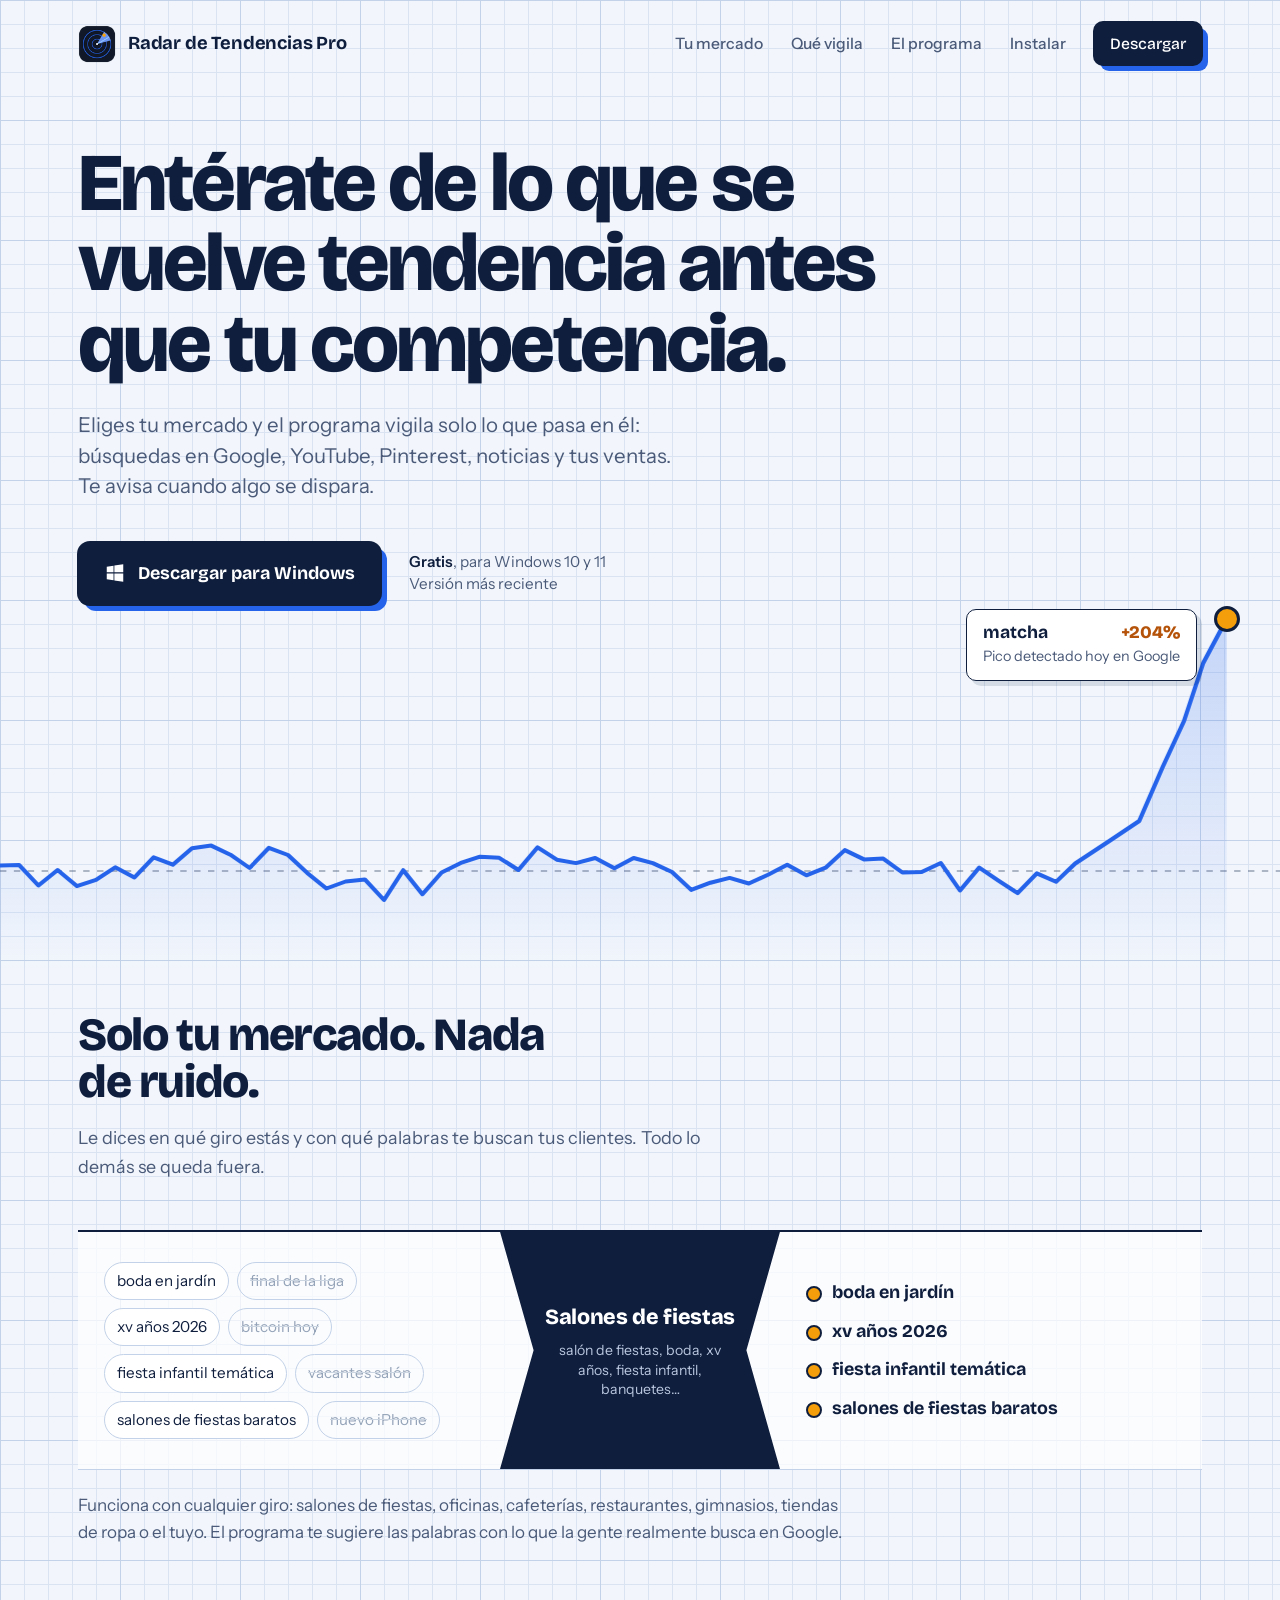
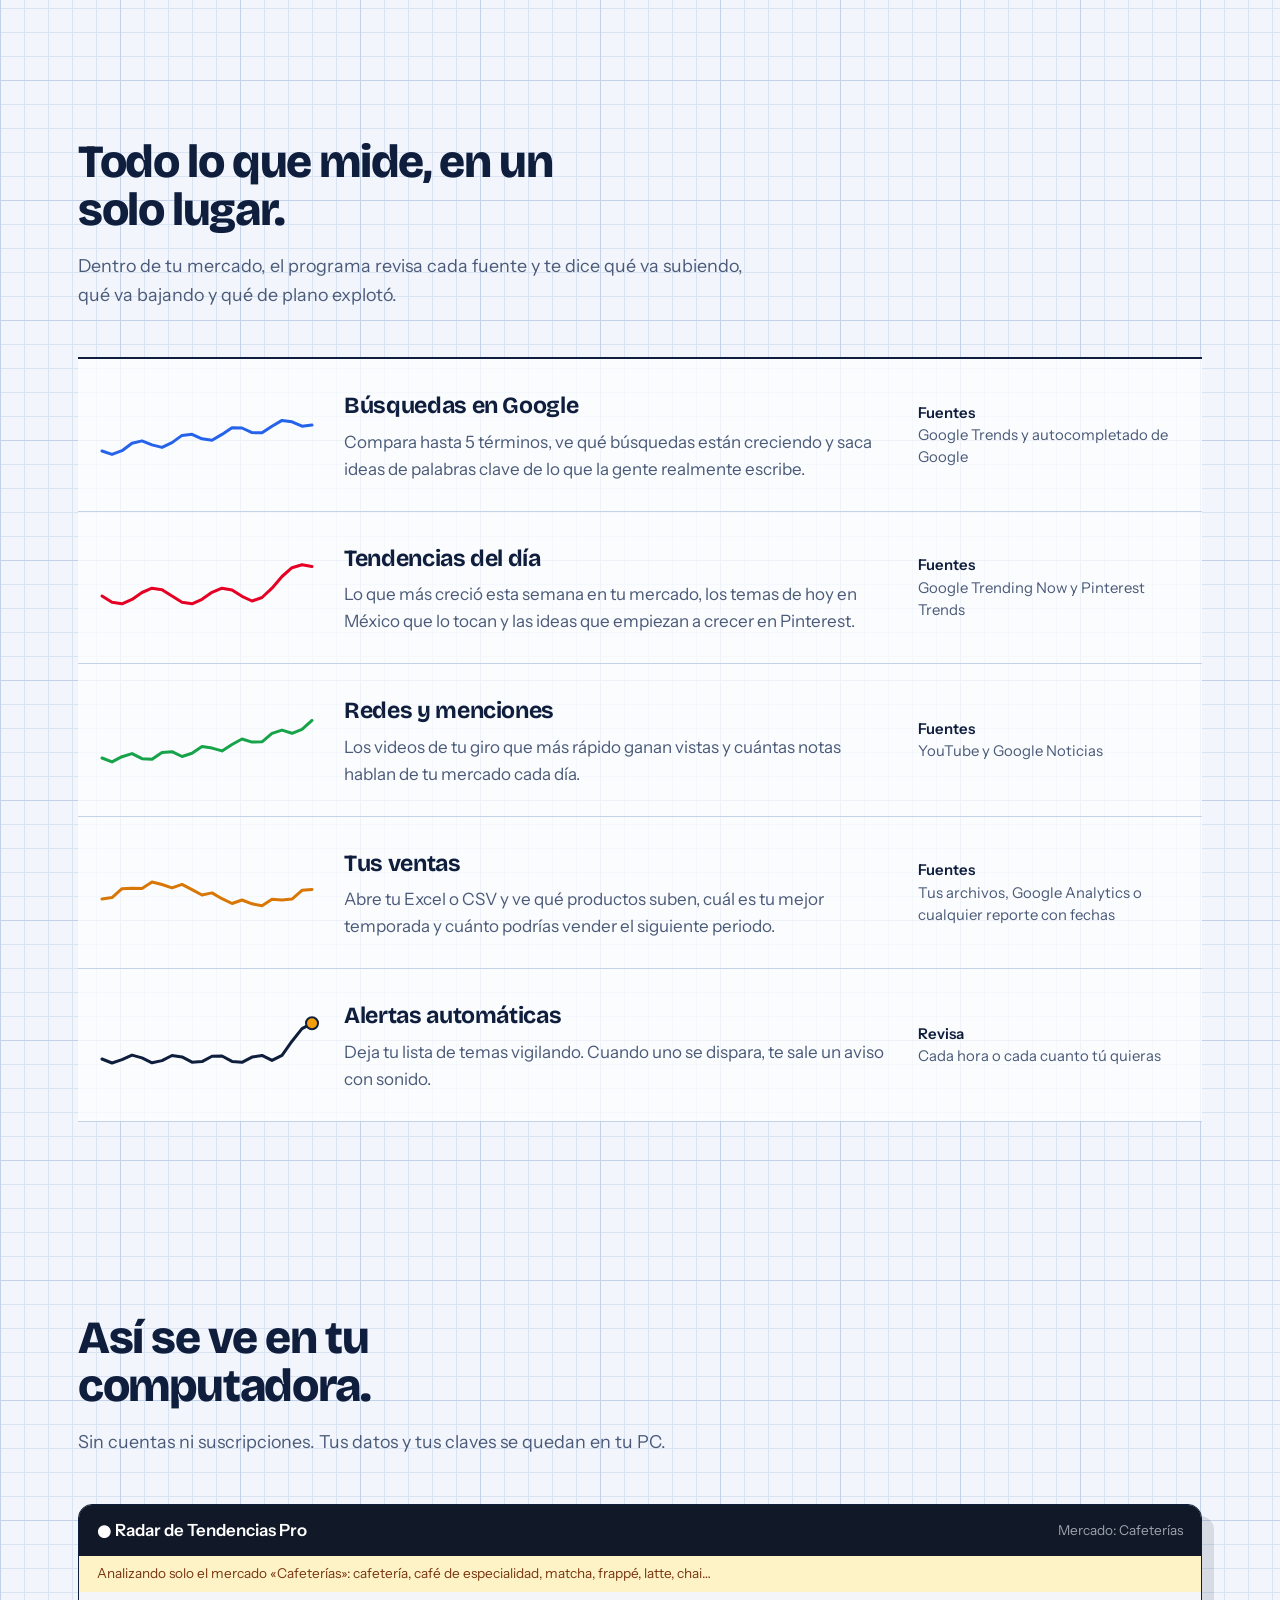
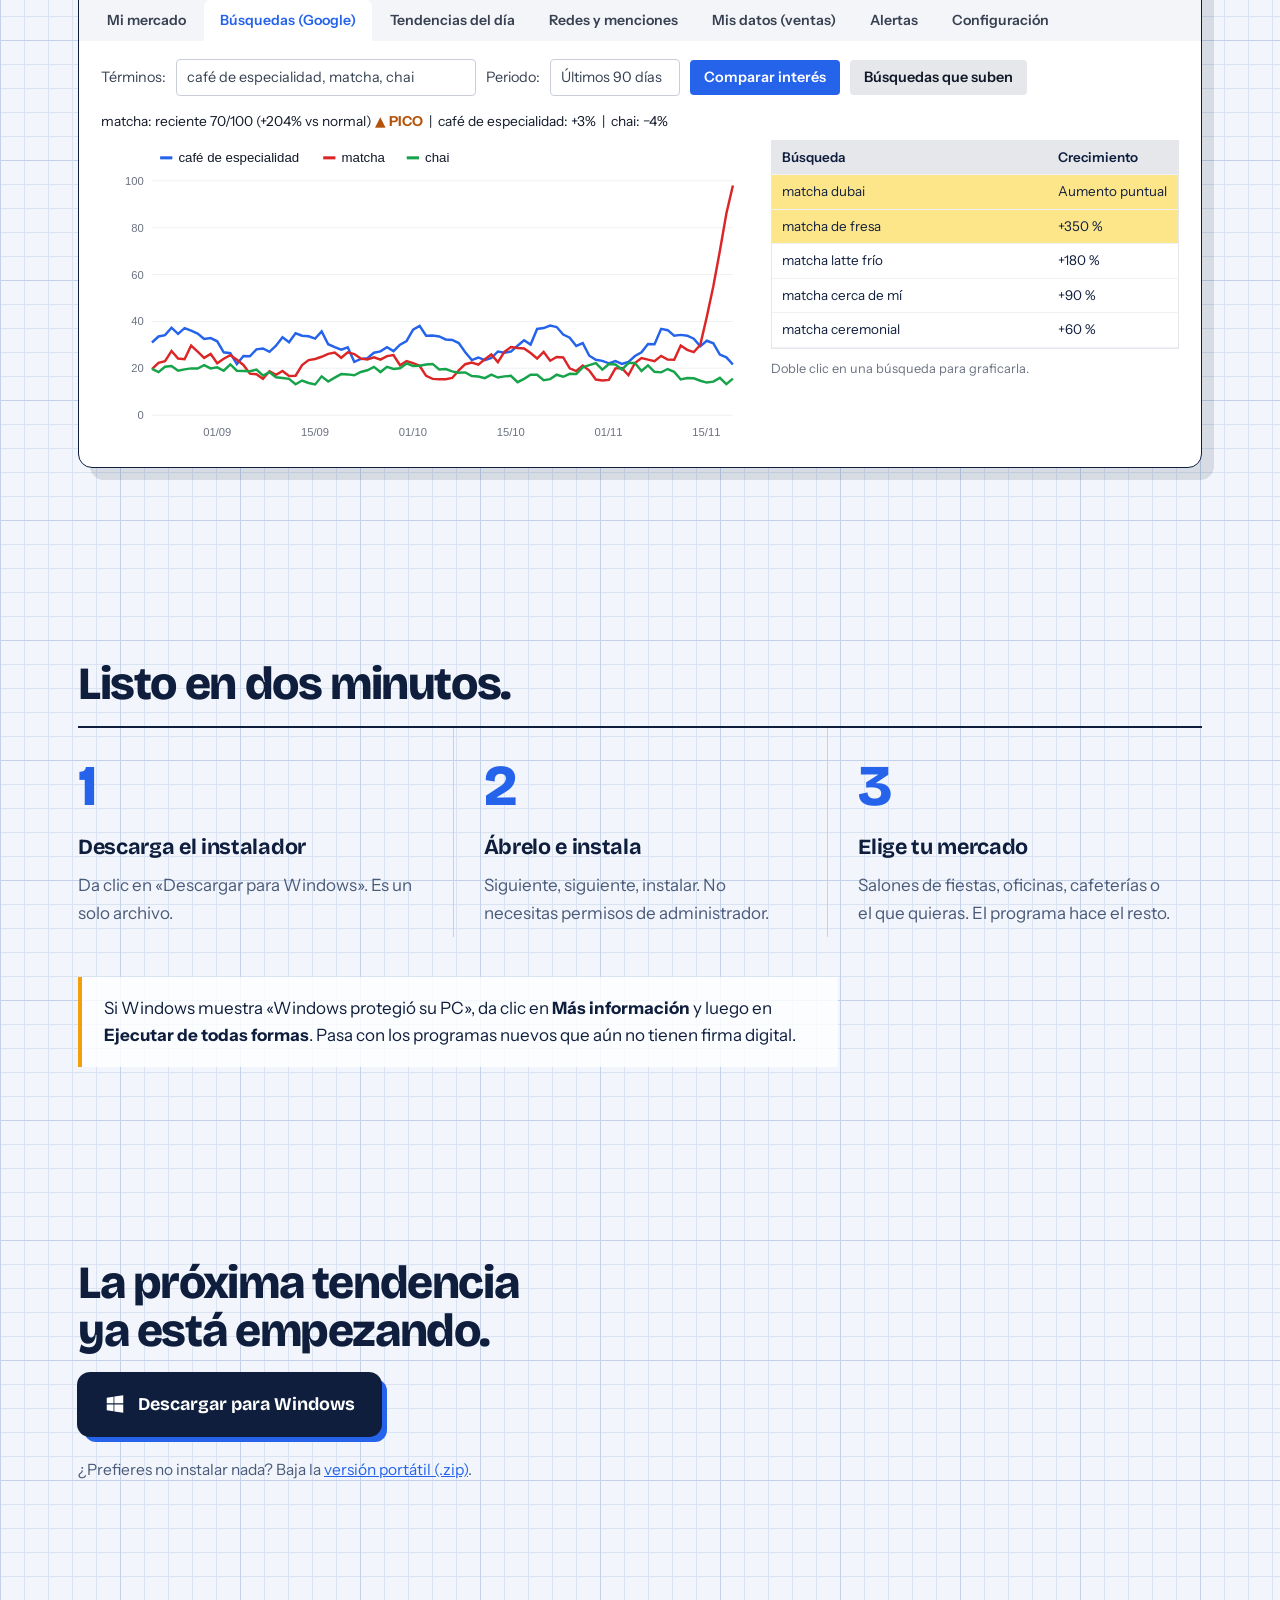
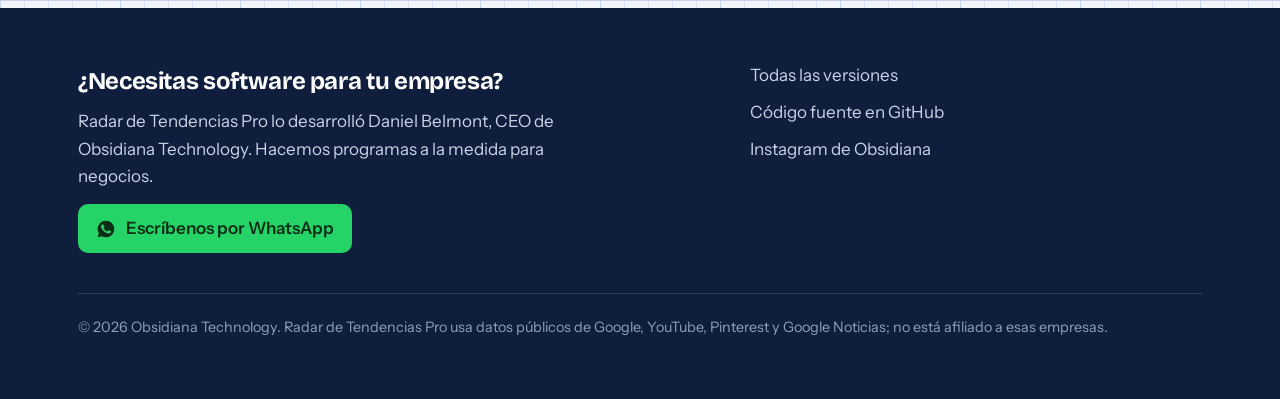
==== docs/index.html @ 78e648ad "Radar de Tendencias Pro 1.0.0: programa, mercado, instalador y página de descarga - Programa de Wind" ====
<!DOCTYPE html>
<html lang="es-MX">
<head>
<meta charset="utf-8">
<meta name="viewport" content="width=device-width, initial-scale=1">
<title>Radar de Tendencias Pro: descubre lo que se vuelve tendencia</title>
<meta name="description" content="Programa para Windows que vigila las tendencias de tu mercado en Google, YouTube, Pinterest, las noticias y tus ventas, y te avisa cuando algo se dispara.">
<meta property="og:title" content="Radar de Tendencias Pro">
<meta property="og:description" content="Entérate de lo que se vuelve tendencia antes que tu competencia. Programa para Windows.">
<meta property="og:image" content="icono-256.png">
<link rel="icon" href="favicon.ico">
<link rel="preconnect" href="https://fonts.googleapis.com">
<link rel="preconnect" href="https://fonts.gstatic.com" crossorigin>
<link href="https://fonts.googleapis.com/css2?family=Bricolage+Grotesque:opsz,wght@12..96,500;12..96,700;12..96,800&family=Instrument+Sans:wght@400;500;600&display=swap" rel="stylesheet">
<style>
  :root {
    --tinta: #0F1E3D;
    --tinta-suave: #4A5A78;
    --papel: #F2F6FC;
    --cuadro: #D9E3F2;
    --cuadro-fuerte: #C3D2E8;
    --azul: #2563EB;
    --ambar: #F59E0B;
    --blanco: #FFFFFF;
    --display: "Bricolage Grotesque", "Segoe UI", system-ui, sans-serif;
    --texto: "Instrument Sans", "Segoe UI", system-ui, sans-serif;
    --ancho: 1180px;
  }
  * { box-sizing: border-box; }
  html { scroll-behavior: smooth; }
  body {
    margin: 0;
    overflow-x: hidden;
    font-family: var(--texto);
    font-size: 1.0625rem;
    line-height: 1.6;
    color: var(--tinta);
    background-color: var(--papel);
    /* papel milimetrado: cuadro chico y cuadro grande */
    background-image:
      linear-gradient(var(--cuadro-fuerte) 1px, transparent 1px),
      linear-gradient(90deg, var(--cuadro-fuerte) 1px, transparent 1px),
      linear-gradient(var(--cuadro) 1px, transparent 1px),
      linear-gradient(90deg, var(--cuadro) 1px, transparent 1px);
    background-size: 120px 120px, 120px 120px, 24px 24px, 24px 24px;
    -webkit-font-smoothing: antialiased;
  }
  a { color: var(--azul); }
  :focus-visible { outline: 3px solid var(--ambar); outline-offset: 3px; border-radius: 4px; }
  .envoltura { max-width: var(--ancho); margin: 0 auto; padding: 0 28px; }

  /* ---------- barra superior ---------- */
  .barra { display: flex; align-items: center; justify-content: space-between; padding-block: 22px; }
  .marca { display: flex; align-items: center; gap: 12px; text-decoration: none; color: var(--tinta);
           font-family: var(--display); font-weight: 700; font-size: 1.15rem; letter-spacing: -0.01em; }
  .marca img { width: 38px; height: 38px; }
  .barra nav { display: flex; gap: 28px; align-items: center; }
  .barra nav a { color: var(--tinta-suave); text-decoration: none; font-weight: 500; font-size: 0.98rem; }
  .barra nav a:hover { color: var(--tinta); }
  .barra nav .boton-chico { color: var(--blanco); }

  /* ---------- botones ---------- */
  .boton {
    display: inline-flex; align-items: center; gap: 12px;
    background: var(--tinta); color: var(--blanco); text-decoration: none;
    font-family: var(--display); font-weight: 700; font-size: 1.12rem;
    padding: 17px 26px; border-radius: 12px;
    box-shadow: 0 0 0 1px var(--tinta), 6px 6px 0 var(--azul);
    transition: transform .15s ease, box-shadow .15s ease;
  }
  .boton:hover { transform: translate(-2px, -2px); box-shadow: 0 0 0 1px var(--tinta), 8px 8px 0 var(--azul); }
  .boton:active { transform: translate(2px, 2px); box-shadow: 0 0 0 1px var(--tinta), 3px 3px 0 var(--azul); }
  .boton svg { width: 22px; height: 22px; flex: none; }
  .boton-chico { background: var(--tinta); padding: 9px 16px; border-radius: 9px; font-weight: 600; }

  /* ---------- portada ---------- */
  .portada { position: relative; padding-block: 56px 0; }
  .portada h1 {
    font-family: var(--display); font-weight: 800;
    font-size: clamp(2.6rem, 6.4vw, 5.4rem); line-height: 0.98; letter-spacing: -0.035em;
    margin: 0; max-width: 16ch;
  }
  .portada .bajada { font-size: clamp(1.1rem, 1.6vw, 1.3rem); color: var(--tinta-suave);
                     max-width: 44ch; margin: 26px 0 34px; line-height: 1.5; }
  .descarga { display: flex; flex-wrap: wrap; align-items: center; gap: 22px 28px; }
  .descarga .datos { font-size: 0.95rem; color: var(--tinta-suave); line-height: 1.45; }
  .descarga .datos strong { color: var(--tinta); font-weight: 600; }

  .grafica-portada { position: relative; margin-top: -40px; height: 400px; pointer-events: none; }
  .grafica-portada svg { position: absolute; inset: 0; width: 100%; height: 100%; overflow: visible; }
  .linea-trend { fill: none; stroke: var(--azul); stroke-width: 4; stroke-linecap: round; stroke-linejoin: round;
                 stroke-dasharray: 3000; stroke-dashoffset: 3000; animation: trazo 2.6s cubic-bezier(.6,.05,.3,1) .2s forwards; }
  .area-trend { fill: url(#relleno); opacity: 0; animation: aparecer .8s ease 2.4s forwards; }
  .normal { stroke: var(--tinta-suave); stroke-width: 1.5; stroke-dasharray: 6 7; opacity: .55; }
  .normal-txt { font: 500 14px var(--texto); fill: var(--tinta-suave); }
  .punto-pico { position: absolute; width: 0; height: 0; }
  .pico, .pico-halo { position: absolute; left: -13px; top: -13px; width: 26px; height: 26px; border-radius: 50%; }
  .pico { background: var(--ambar); border: 3px solid var(--tinta); opacity: 0; animation: pico .6s cubic-bezier(.3,1.6,.5,1) 2.55s forwards; }
  .pico-halo { background: var(--ambar); opacity: 0; animation: latido 2.2s ease-out 3.2s infinite; }
  .aviso { position: absolute; display: grid; grid-template-columns: 1fr auto; column-gap: 26px; row-gap: 2px;
           background: var(--blanco); border: 1.5px solid var(--tinta); border-radius: 10px; padding: 12px 16px;
           box-shadow: 5px 5px 0 rgba(15,30,61,.12); opacity: 0; animation: aparecer .5s ease 2.9s forwards; white-space: nowrap; }
  .aviso .t1 { font: 700 1.1rem var(--display); }
  .aviso .t3 { font: 800 1.1rem var(--display); color: #B45309; text-align: right; }
  .aviso .t2 { grid-column: 1 / -1; font-size: .9rem; color: var(--tinta-suave); }
  @keyframes trazo { to { stroke-dashoffset: 0; } }
  @keyframes aparecer { to { opacity: 1; } }
  @keyframes pico { from { opacity: 0; transform: scale(.2); } to { opacity: 1; transform: scale(1); } }
  @keyframes latido { 0% { transform: scale(1); opacity: .35; } 100% { transform: scale(3.2); opacity: 0; } }

  /* ---------- secciones ---------- */
  section { padding: 96px 0; }
  h2 { font-family: var(--display); font-weight: 800; font-size: clamp(2rem, 3.6vw, 3rem);
       line-height: 1.04; letter-spacing: -0.03em; margin: 0 0 18px; max-width: 18ch; }
  .intro { color: var(--tinta-suave); max-width: 56ch; margin: 0 0 48px; font-size: 1.12rem; }

  /* tu mercado: el filtro */
  .mercado { padding-top: 40px; }
  .filtro { display: grid; grid-template-columns: 1fr 280px 1fr; align-items: center; gap: 0;
            background: rgba(255,255,255,.72); border-top: 2px solid var(--tinta); border-bottom: 1px solid var(--cuadro-fuerte); }
  .filtro-entrada { display: flex; flex-wrap: wrap; gap: 8px; padding: 30px 26px; }
  .filtro-entrada span { font-size: .95rem; padding: 6px 12px; border: 1px solid var(--cuadro-fuerte); border-radius: 999px; background: var(--blanco); }
  .filtro-entrada span.fuera { color: #94A3B8; text-decoration: line-through; text-decoration-color: #CBD5E1; background: transparent; }
  .filtro-mercado { align-self: stretch; display: flex; flex-direction: column; justify-content: center; text-align: center;
                    background: var(--tinta); color: var(--blanco); padding: 28px 22px;
                    clip-path: polygon(0 0, 100% 0, 88% 50%, 100% 100%, 0 100%, 12% 50%); }
  .filtro-nombre { font-family: var(--display); font-weight: 800; font-size: 1.35rem; margin: 0 0 6px; letter-spacing: -0.015em; }
  .filtro-palabras { margin: 0 auto; font-size: .88rem; color: #B9C6DE; max-width: 20ch; line-height: 1.4; }
  .filtro-salida { list-style: none; margin: 0; padding: 30px 26px; display: grid; gap: 10px; }
  .filtro-salida li { font-family: var(--display); font-weight: 700; font-size: 1.12rem; padding-left: 26px; position: relative; }
  .filtro-salida li::before { content: ""; position: absolute; left: 0; top: .45em; width: 12px; height: 12px; border-radius: 50%;
                              background: var(--ambar); border: 2px solid var(--tinta); }
  .ejemplos { margin: 22px 0 0; color: var(--tinta-suave); max-width: 70ch; }
  .franja-app { background: #FEF3C7; color: #78350F; font-family: "Segoe UI", var(--texto); font-size: .85rem; padding: 7px 18px; }

  /* qué vigila: filas tipo leyenda de gráfica */
  .leyenda { list-style: none; margin: 0; padding: 0; border-top: 2px solid var(--tinta); background: rgba(255,255,255,.72); }
  .leyenda li { display: grid; grid-template-columns: 210px 1fr 260px; gap: 32px; align-items: center;
                padding: 28px 24px; border-bottom: 1px solid var(--cuadro-fuerte); }
  .leyenda svg { width: 210px; height: 64px; overflow: visible; }
  .leyenda svg path { fill: none; stroke-width: 3; stroke-linecap: round; stroke-linejoin: round; }
  .leyenda h3 { font-family: var(--display); font-weight: 700; font-size: 1.45rem; margin: 0 0 4px; letter-spacing: -0.015em; }
  .leyenda p { margin: 0; color: var(--tinta-suave); max-width: 52ch; }
  .leyenda .fuentes { font-size: 0.93rem; color: var(--tinta-suave); line-height: 1.5; }
  .leyenda .fuentes b { color: var(--tinta); font-weight: 600; display: block; }

  /* réplica del programa */
  .ventana { background: var(--blanco); border: 1.5px solid var(--tinta); border-radius: 14px; overflow: hidden;
             box-shadow: 12px 12px 0 rgba(15,30,61,.12); }
  .ventana .titulo { display: flex; align-items: center; justify-content: space-between; background: #111827; color: #fff;
                     padding: 12px 18px; font-family: "Segoe UI", var(--texto); }
  .ventana .titulo span:first-child { font-weight: 600; font-size: 1.05rem; }
  .ventana .titulo span:last-child { color: #9CA3AF; font-size: .85rem; }
  .pestanas { display: flex; gap: 2px; background: #F4F5F9; padding: 8px 12px 0; overflow-x: auto; font-family: "Segoe UI", var(--texto); }
  .pestanas span { padding: 9px 16px; font-size: .88rem; font-weight: 600; color: #374151; white-space: nowrap; border-radius: 6px 6px 0 0; }
  .pestanas span.activa { background: #fff; color: var(--azul); }
  .cuerpo { padding: 18px 22px 22px; font-family: "Segoe UI", var(--texto); font-size: .9rem; }
  .controles { display: flex; flex-wrap: wrap; gap: 10px; align-items: center; color: #374151; }
  .campo { border: 1px solid #C9CED8; border-radius: 4px; padding: 6px 10px; background: #fff; min-width: 300px; }
  .campo.chico { min-width: 130px; }
  .btn-app { background: var(--azul); color: #fff; padding: 6px 14px; border-radius: 4px; font-weight: 600; }
  .btn-app.gris { background: #E5E7EB; color: #111827; }
  .resumen { margin: 14px 0 6px; color: #111827; font-size: .86rem; }
  .resumen b { color: #B45309; }
  .divide { display: grid; grid-template-columns: 1.6fr 1fr; gap: 18px; margin-top: 8px; }
  .divide svg { width: 100%; height: auto; display: block; }
  .tabla { border: 1px solid #E5E7EB; font-size: .84rem; }
  .tabla div { display: grid; grid-template-columns: 1fr 110px; padding: 6px 10px; border-bottom: 1px solid #F1F2F5; }
  .tabla div:first-child { background: #E5E7EB; font-weight: 600; }
  .tabla div.sube { background: #FDE68A; }
  .pie-ventana { margin-top: 10px; color: #6B7280; font-size: .8rem; }

  /* pasos */
  .pasos { list-style: none; counter-reset: paso; margin: 0; padding: 0; display: grid; grid-template-columns: repeat(3, 1fr); gap: 0; border-top: 2px solid var(--tinta); }
  .pasos li { counter-increment: paso; padding: 30px 30px 10px 0; position: relative; }
  .pasos li + li { padding-left: 30px; border-left: 1px solid var(--cuadro-fuerte); }
  .pasos li::before { content: counter(paso); display: block; font-family: var(--display); font-weight: 800;
                      font-size: 3.6rem; line-height: 1; color: var(--azul); margin-bottom: 14px; }
  .pasos h3 { font-family: var(--display); font-size: 1.35rem; margin: 0 0 8px; letter-spacing: -0.015em; }
  .pasos p { margin: 0; color: var(--tinta-suave); }
  .nota { margin-top: 40px; padding: 18px 22px; background: rgba(255,255,255,.8); border-left: 4px solid var(--ambar); max-width: 760px; }
  .nota p { margin: 0; }

  /* cierre y pie */
  .cierre { text-align: left; padding-block: 96px 110px; }
  .cierre h2 { max-width: 16ch; }
  .alterna { margin-top: 22px; font-size: .97rem; color: var(--tinta-suave); }
  footer { background: var(--tinta); color: #C9D3E6; padding: 54px 0 46px; }
  footer .envoltura { display: grid; grid-template-columns: 1.4fr 1fr; gap: 40px; }
  footer h3 { font-family: var(--display); color: #fff; font-size: 1.5rem; margin: 0 0 8px; letter-spacing: -0.015em; }
  footer p { margin: 0 0 14px; max-width: 46ch; }
  footer a { color: #fff; }
  footer .wa { display: inline-flex; align-items: center; gap: 10px; background: #25D366; color: #0B2E17; font-weight: 600;
               text-decoration: none; padding: 11px 18px; border-radius: 10px; }
  footer .wa svg { width: 20px; height: 20px; }
  footer .enlaces { display: flex; flex-direction: column; gap: 10px; }
  footer .enlaces a { color: #C9D3E6; text-decoration: none; }
  footer .enlaces a:hover { color: #fff; text-decoration: underline; }
  footer .firma { grid-column: 1 / -1; max-width: none; border-top: 1px solid rgba(255,255,255,.14); padding-top: 22px; font-size: .9rem; color: #8FA0BF; }

  @media (max-width: 900px) {
    .envoltura { padding-inline: 20px; }
    .barra .marca { font-size: 1rem; }
    .barra nav { display: none; }
    .grafica-portada { margin-top: 10px; height: 260px; }
    .leyenda li { grid-template-columns: 1fr; gap: 12px; padding: 24px 16px; }
    .leyenda svg { width: 160px; height: 48px; }
    .divide { grid-template-columns: 1fr; }
    .filtro { grid-template-columns: 1fr; }
    .filtro-mercado { clip-path: polygon(0 0, 100% 0, 100% 85%, 50% 100%, 0 85%); padding-bottom: 40px; }
    .pasos { grid-template-columns: 1fr; }
    .pasos li, .pasos li + li { padding: 26px 0; border-left: 0; border-bottom: 1px solid var(--cuadro-fuerte); }
    footer .envoltura { grid-template-columns: 1fr; }
    section { padding: 72px 0; }
    .campo { min-width: 0; flex: 1 1 100%; }
  }
  @media (prefers-reduced-motion: reduce) {
    *, *::before, *::after { animation-duration: .001ms !important; animation-delay: 0s !important; animation-iteration-count: 1 !important; transition: none !important; }
    .linea-trend { stroke-dashoffset: 0; }
    .pico-halo { display: none; }
  }
</style>
</head>
<body>

<header class="envoltura barra">
  <a class="marca" href="#">
    <img src="icono-64.png" alt="" width="38" height="38">
    Radar de Tendencias Pro
  </a>
  <nav aria-label="Principal">
    <a href="#mercado">Tu mercado</a>
    <a href="#que-vigila">Qué vigila</a>
    <a href="#programa">El programa</a>
    <a href="#instalar">Instalar</a>
    <a class="boton boton-chico js-descarga" href="https://github.com/danimakerbro-cloud/radar-tendencias-pro/releases/latest/download/RadarTendenciasPro-Setup.exe">Descargar</a>
  </nav>
</header>

<main>
  <div class="envoltura portada">
    <h1>Entérate de lo que se vuelve tendencia antes que tu competencia.</h1>
    <p class="bajada">Eliges tu mercado y el programa vigila solo lo que pasa en él: búsquedas en Google, YouTube, Pinterest, noticias y tus ventas. Te avisa cuando algo se dispara.</p>
    <div class="descarga">
      <a class="boton js-descarga" href="https://github.com/danimakerbro-cloud/radar-tendencias-pro/releases/latest/download/RadarTendenciasPro-Setup.exe">
        <svg viewBox="0 0 24 24" aria-hidden="true"><path fill="currentColor" d="M3 5.2 10.4 4v7.3H3V5.2Zm0 13.6 7.4 1.1v-7.4H3v6.3Zm8.3 1.3L21 21.5v-8.9h-9.7v7.5Zm0-16.2v7.4H21V2.5l-9.7 1.4Z"/></svg>
        Descargar para Windows
      </a>
      <p class="datos"><strong>Gratis</strong>, para Windows 10 y 11<br><span class="js-version">Versión más reciente</span></p>
    </div>
  </div>

  <div class="grafica-portada" aria-hidden="true">
    <svg viewBox="0 0 1200 400" preserveAspectRatio="none">
      <defs>
        <linearGradient id="relleno" x1="0" y1="0" x2="0" y2="1">
          <stop offset="0" stop-color="#2563EB" stop-opacity=".22"/>
          <stop offset="1" stop-color="#2563EB" stop-opacity="0"/>
        </linearGradient>
      </defs>
      <line class="normal" x1="0" y1="300" x2="1200" y2="300"/>
      <path class="area-trend" d="M0.0 294.4 L18.0 294.1 L36.0 314.5 L54.0 299.1 L72.0 315.1 L90.0 308.9 L108.0 296.3 L126.0 306.5 L144.0 286.3 L162.0 293.7 L180.0 277.3 L198.0 274.6 L216.0 283.7 L234.0 297.0 L252.0 276.8 L270.0 284.0 L288.0 301.9 L306.0 317.5 L324.0 310.5 L342.0 308.4 L360.0 329.0 L378.0 299.2 L396.0 323.2 L414.0 301.4 L432.0 291.9 L450.0 285.7 L468.0 286.8 L486.0 299.0 L504.0 276.3 L522.0 288.7 L540.0 292.1 L558.0 287.0 L576.0 297.2 L594.0 287.0 L612.0 292.1 L630.0 301.0 L648.0 318.9 L666.0 311.7 L684.0 306.9 L702.0 312.5 L720.0 303.8 L738.0 293.7 L756.0 304.3 L774.0 296.7 L792.0 279.1 L810.0 288.4 L828.0 287.6 L846.0 301.5 L864.0 301.0 L882.0 292.0 L900.0 319.5 L918.0 296.6 L936.0 309.6 L954.0 322.1 L972.0 302.4 L990.0 310.8 L1008.0 292.5 L1040.0 270.0 L1068.0 250.0 L1090.0 196.0 L1110.0 150.0 L1128.0 92.0 L1150.0 48.0 L1150 400 L0 400 Z"/>
      <path class="linea-trend" d="M0.0 294.4 L18.0 294.1 L36.0 314.5 L54.0 299.1 L72.0 315.1 L90.0 308.9 L108.0 296.3 L126.0 306.5 L144.0 286.3 L162.0 293.7 L180.0 277.3 L198.0 274.6 L216.0 283.7 L234.0 297.0 L252.0 276.8 L270.0 284.0 L288.0 301.9 L306.0 317.5 L324.0 310.5 L342.0 308.4 L360.0 329.0 L378.0 299.2 L396.0 323.2 L414.0 301.4 L432.0 291.9 L450.0 285.7 L468.0 286.8 L486.0 299.0 L504.0 276.3 L522.0 288.7 L540.0 292.1 L558.0 287.0 L576.0 297.2 L594.0 287.0 L612.0 292.1 L630.0 301.0 L648.0 318.9 L666.0 311.7 L684.0 306.9 L702.0 312.5 L720.0 303.8 L738.0 293.7 L756.0 304.3 L774.0 296.7 L792.0 279.1 L810.0 288.4 L828.0 287.6 L846.0 301.5 L864.0 301.0 L882.0 292.0 L900.0 319.5 L918.0 296.6 L936.0 309.6 L954.0 322.1 L972.0 302.4 L990.0 310.8 L1008.0 292.5 L1040.0 270.0 L1068.0 250.0 L1090.0 196.0 L1110.0 150.0 L1128.0 92.0 L1150.0 48.0"/>
    </svg>
    <div class="punto-pico" style="left:95.83%; top:12.00%"><span class="pico-halo"></span><span class="pico"></span></div>
    <div class="aviso" style="right:calc(4.17% + 30px); top:calc(12.00% - 10px)">
      <span class="t1">matcha</span><span class="t3">+204%</span>
      <span class="t2">Pico detectado hoy en Google</span>
    </div>
  </div>

  <section id="mercado" class="mercado">
    <div class="envoltura">
      <h2>Solo tu mercado. Nada de ruido.</h2>
      <p class="intro">Le dices en qué giro estás y con qué palabras te buscan tus clientes. Todo lo demás se queda fuera.</p>
      <div class="filtro" role="img" aria-label="Ejemplo: con el mercado Salones de fiestas, pasan boda, xv años y fiesta infantil; se descartan futbol, criptomonedas y vacantes">
        <div class="filtro-entrada">
          <span>boda en jardín</span><span class="fuera">final de la liga</span><span>xv años 2026</span>
          <span class="fuera">bitcoin hoy</span><span>fiesta infantil temática</span><span class="fuera">vacantes salón</span>
          <span>salones de fiestas baratos</span><span class="fuera">nuevo iPhone</span>
        </div>
        <div class="filtro-mercado">
          <p class="filtro-nombre">Salones de fiestas</p>
          <p class="filtro-palabras">salón de fiestas, boda, xv años, fiesta infantil, banquetes…</p>
        </div>
        <ul class="filtro-salida">
          <li>boda en jardín</li><li>xv años 2026</li><li>fiesta infantil temática</li><li>salones de fiestas baratos</li>
        </ul>
      </div>
      <p class="ejemplos">Funciona con cualquier giro: salones de fiestas, oficinas, cafeterías, restaurantes, gimnasios, tiendas de ropa o el tuyo. El programa te sugiere las palabras con lo que la gente realmente busca en Google.</p>
    </div>
  </section>

  <section id="que-vigila">
    <div class="envoltura">
      <h2>Todo lo que mide, en un solo lugar.</h2>
      <p class="intro">Dentro de tu mercado, el programa revisa cada fuente y te dice qué va subiendo, qué va bajando y qué de plano explotó.</p>
      <ul class="leyenda">
        <li>
          <svg viewBox="0 0 210 64" aria-hidden="true"><path stroke="#2563EB" d="M0.0 48.0 L10.0 51.4 L20.0 47.7 L30.0 40.3 L40.0 37.9 L50.0 41.9 L60.0 44.4 L70.0 39.6 L80.0 32.4 L90.0 31.3 L100.0 35.8 L110.0 37.2 L120.0 31.4 L130.0 24.8 L140.0 25.0 L150.0 29.6 L160.0 29.8 L170.0 23.2 L180.0 17.4 L190.0 18.8 L200.0 23.2 L210.0 22.1"/></svg>
          <div><h3>Búsquedas en Google</h3><p>Compara hasta 5 términos, ve qué búsquedas están creciendo y saca ideas de palabras clave de lo que la gente realmente escribe.</p></div>
          <p class="fuentes"><b>Fuentes</b>Google Trends y autocompletado de Google</p>
        </li>
        <li>
          <svg viewBox="0 0 210 64" aria-hidden="true"><path stroke="#E60023" d="M0.0 40.0 L10.0 46.3 L20.0 47.8 L30.0 43.4 L40.0 36.5 L50.0 32.2 L60.0 33.8 L70.0 40.1 L80.0 46.3 L90.0 47.8 L100.0 43.3 L110.0 36.3 L120.0 32.2 L130.0 33.9 L140.0 40.3 L150.0 45.0 L160.0 41.5 L170.0 32.2 L180.0 20.5 L190.0 11.7 L200.0 8.8 L210.0 10.4"/></svg>
          <div><h3>Tendencias del día</h3><p>Lo que más creció esta semana en tu mercado, los temas de hoy en México que lo tocan y las ideas que empiezan a crecer en Pinterest.</p></div>
          <p class="fuentes"><b>Fuentes</b>Google Trending Now y Pinterest Trends</p>
        </li>
        <li>
          <svg viewBox="0 0 210 64" aria-hidden="true"><path stroke="#16A34A" d="M0.0 50.0 L10.0 53.9 L20.0 48.7 L30.0 45.6 L40.0 50.7 L50.0 51.3 L60.0 44.4 L70.0 43.7 L80.0 48.5 L90.0 45.3 L100.0 38.4 L110.0 40.1 L120.0 42.9 L130.0 36.5 L140.0 31.0 L150.0 34.1 L160.0 33.8 L170.0 25.4 L180.0 22.1 L190.0 25.3 L200.0 21.3 L210.0 12.4"/></svg>
          <div><h3>Redes y menciones</h3><p>Los videos de tu giro que más rápido ganan vistas y cuántas notas hablan de tu mercado cada día.</p></div>
          <p class="fuentes"><b>Fuentes</b>YouTube y Google Noticias</p>
        </li>
        <li>
          <svg viewBox="0 0 210 64" aria-hidden="true"><path stroke="#D97706" d="M0.0 38.0 L10.0 36.6 L20.0 27.7 L30.0 27.2 L40.0 27.5 L50.0 21.0 L60.0 23.5 L70.0 26.8 L80.0 23.4 L90.0 28.7 L100.0 34.0 L110.0 31.9 L120.0 37.7 L130.0 42.5 L140.0 39.0 L150.0 42.8 L160.0 44.8 L170.0 38.3 L180.0 39.1 L190.0 38.1 L200.0 29.3 L210.0 28.4"/></svg>
          <div><h3>Tus ventas</h3><p>Abre tu Excel o CSV y ve qué productos suben, cuál es tu mejor temporada y cuánto podrías vender el siguiente periodo.</p></div>
          <p class="fuentes"><b>Fuentes</b>Tus archivos, Google Analytics o cualquier reporte con fechas</p>
        </li>
        <li>
          <svg viewBox="0 0 210 64" aria-hidden="true"><path stroke="#0F1E3D" d="M0.0 46.0 L10.0 50.0 L20.0 46.6 L30.0 42.1 L40.0 44.9 L50.0 49.8 L60.0 47.6 L70.0 42.5 L80.0 43.9 L90.0 49.2 L100.0 48.6 L110.0 43.2 L120.0 43.0 L130.0 48.4 L140.0 49.3 L150.0 44.1 L160.0 42.4 L170.0 47.4 L180.0 42.4 L190.0 28.2 L200.0 15.6 L210.0 10.3"/><circle cx="210.0" cy="10.3" r="6" fill="#F59E0B" stroke="#0F1E3D" stroke-width="2"/></svg>
          <div><h3>Alertas automáticas</h3><p>Deja tu lista de temas vigilando. Cuando uno se dispara, te sale un aviso con sonido.</p></div>
          <p class="fuentes"><b>Revisa</b>Cada hora o cada cuanto tú quieras</p>
        </li>
      </ul>
    </div>
  </section>

  <section id="programa">
    <div class="envoltura">
      <h2>Así se ve en tu computadora.</h2>
      <p class="intro">Sin cuentas ni suscripciones. Tus datos y tus claves se quedan en tu PC.</p>
      <div class="ventana" role="img" aria-label="Ventana del programa comparando el interés en Google de café de especialidad, matcha y chai">
        <div class="titulo"><span>● Radar de Tendencias Pro</span><span>Mercado: Cafeterías</span></div>
        <div class="franja-app">Analizando solo el mercado «Cafeterías»: cafetería, café de especialidad, matcha, frappé, latte, chai…</div>
        <div class="pestanas">
          <span>Mi mercado</span><span class="activa">Búsquedas (Google)</span><span>Tendencias del día</span><span>Redes y menciones</span><span>Mis datos (ventas)</span><span>Alertas</span><span>Configuración</span>
        </div>
        <div class="cuerpo">
          <div class="controles">
            <span>Términos:</span><span class="campo">café de especialidad, matcha, chai</span>
            <span>Periodo:</span><span class="campo chico">Últimos 90 días</span>
            <span class="btn-app">Comparar interés</span><span class="btn-app gris">Búsquedas que suben</span>
          </div>
          <p class="resumen">matcha: reciente 70/100 (+204% vs normal) <b>▲ PICO</b> &nbsp;|&nbsp; café de especialidad: +3% &nbsp;|&nbsp; chai: −4%</p>
          <div class="divide">
            <svg viewBox="0 0 640 300" aria-hidden="true">
              <line x1="50" y1="270" x2="620" y2="270" stroke="#EEF0F4"/><text x="42" y="274" text-anchor="end" font-family="Segoe UI, sans-serif" font-size="11" fill="#6B7280">0</text>
              <line x1="50" y1="224" x2="620" y2="224" stroke="#EEF0F4"/><text x="42" y="228" text-anchor="end" font-family="Segoe UI, sans-serif" font-size="11" fill="#6B7280">20</text>
              <line x1="50" y1="178" x2="620" y2="178" stroke="#EEF0F4"/><text x="42" y="182" text-anchor="end" font-family="Segoe UI, sans-serif" font-size="11" fill="#6B7280">40</text>
              <line x1="50" y1="132" x2="620" y2="132" stroke="#EEF0F4"/><text x="42" y="136" text-anchor="end" font-family="Segoe UI, sans-serif" font-size="11" fill="#6B7280">60</text>
              <line x1="50" y1="86" x2="620" y2="86" stroke="#EEF0F4"/><text x="42" y="90" text-anchor="end" font-family="Segoe UI, sans-serif" font-size="11" fill="#6B7280">80</text>
              <line x1="50" y1="40" x2="620" y2="40" stroke="#EEF0F4"/><text x="42" y="44" text-anchor="end" font-family="Segoe UI, sans-serif" font-size="11" fill="#6B7280">100</text>
              <text x="114" y="290" text-anchor="middle" font-family="Segoe UI, sans-serif" font-size="11" fill="#6B7280">01/09</text>
              <text x="210" y="290" text-anchor="middle" font-family="Segoe UI, sans-serif" font-size="11" fill="#6B7280">15/09</text>
              <text x="306" y="290" text-anchor="middle" font-family="Segoe UI, sans-serif" font-size="11" fill="#6B7280">01/10</text>
              <text x="402" y="290" text-anchor="middle" font-family="Segoe UI, sans-serif" font-size="11" fill="#6B7280">15/10</text>
              <text x="498" y="290" text-anchor="middle" font-family="Segoe UI, sans-serif" font-size="11" fill="#6B7280">01/11</text>
              <text x="594" y="290" text-anchor="middle" font-family="Segoe UI, sans-serif" font-size="11" fill="#6B7280">15/11</text>
              <path d="M50.0 198.7 L56.4 192.8 L62.8 191.5 L69.2 184.2 L75.6 190.2 L82.0 184.6 L88.4 187.1 L94.8 189.9 L101.2 195.3 L107.6 194.4 L114.0 197.5 L120.4 208.3 L126.9 209.2 L133.3 219.9 L139.7 212.0 L146.1 212.2 L152.5 205.4 L158.9 204.5 L165.3 207.8 L171.7 201.9 L178.1 193.5 L184.5 198.5 L190.9 189.6 L197.3 192.0 L203.7 192.6 L210.1 194.8 L216.5 187.8 L222.9 200.4 L229.3 203.2 L235.7 205.8 L242.1 203.4 L248.5 217.7 L254.9 214.8 L261.3 214.1 L267.8 208.7 L274.2 207.4 L280.6 203.4 L287.0 207.2 L293.4 200.8 L299.8 197.2 L306.2 186.1 L312.6 182.4 L319.0 192.1 L325.4 191.9 L331.8 192.8 L338.2 195.7 L344.6 196.2 L351.0 199.2 L357.4 208.2 L363.8 215.9 L370.2 213.4 L376.6 216.1 L383.0 213.9 L389.4 207.5 L395.8 208.7 L402.2 207.6 L408.7 201.9 L415.1 196.5 L421.5 200.7 L427.9 185.4 L434.3 184.5 L440.7 182.1 L447.1 183.5 L453.5 190.9 L459.9 194.0 L466.3 202.1 L472.7 199.3 L479.1 211.7 L485.5 215.6 L491.9 216.7 L498.3 219.1 L504.7 216.9 L511.1 219.7 L517.5 217.8 L523.9 212.0 L530.3 208.3 L536.7 200.1 L543.1 200.5 L549.6 185.3 L556.0 186.6 L562.4 192.1 L568.8 191.2 L575.2 192.0 L581.6 195.0 L588.0 202.5 L594.4 197.0 L600.8 199.5 L607.2 210.6 L613.6 213.3 L620.0 220.3" fill="none" stroke="#2563EB" stroke-width="2.4"/>
              <path d="M50.0 224.9 L56.4 218.7 L62.8 217.1 L69.2 207.0 L75.6 214.4 L82.0 215.1 L88.4 201.7 L94.8 207.7 L101.2 213.8 L107.6 209.9 L114.0 219.0 L120.4 214.6 L126.9 211.2 L133.3 215.6 L139.7 220.7 L146.1 229.3 L152.5 229.9 L158.9 234.3 L165.3 226.9 L171.7 230.4 L178.1 226.6 L184.5 231.6 L190.9 231.3 L197.3 220.9 L203.7 215.9 L210.1 214.9 L216.5 212.7 L222.9 209.8 L229.3 208.5 L235.7 213.7 L242.1 208.4 L248.5 210.0 L254.9 214.5 L261.3 215.3 L267.8 213.3 L274.2 215.5 L280.6 212.0 L287.0 211.1 L293.4 221.0 L299.8 217.0 L306.2 218.9 L312.6 221.6 L319.0 231.4 L325.4 234.4 L331.8 234.7 L338.2 234.7 L344.6 233.5 L351.0 226.1 L357.4 220.0 L363.8 218.3 L370.2 220.4 L376.6 215.2 L383.0 210.4 L389.4 217.9 L395.8 207.9 L402.2 203.1 L408.7 204.1 L415.1 204.5 L421.5 209.0 L427.9 214.4 L434.3 207.9 L440.7 216.6 L447.1 212.9 L453.5 213.4 L459.9 224.1 L466.3 226.7 L472.7 221.4 L479.1 226.2 L485.5 235.0 L491.9 236.0 L498.3 235.4 L504.7 224.1 L511.1 223.8 L517.5 230.8 L523.9 218.8 L530.3 213.9 L536.7 215.5 L543.1 217.0 L549.6 211.8 L556.0 215.5 L562.4 215.6 L568.8 201.6 L575.2 205.9 L581.6 208.2 L588.0 201.0 L594.4 173.4 L600.8 143.5 L607.2 109.0 L613.6 72.2 L620.0 44.6" fill="none" stroke="#DC2626" stroke-width="2.4"/>
              <path d="M50.0 224.6 L56.4 227.8 L62.8 222.5 L69.2 221.7 L75.6 226.3 L82.0 225.1 L88.4 224.1 L94.8 224.2 L101.2 220.9 L107.6 224.1 L114.0 223.1 L120.4 226.4 L126.9 220.2 L133.3 226.4 L139.7 226.7 L146.1 226.9 L152.5 225.3 L158.9 231.1 L165.3 227.8 L171.7 232.8 L178.1 233.5 L184.5 234.4 L190.9 239.6 L197.3 236.0 L203.7 238.4 L210.1 239.8 L216.5 231.9 L222.9 236.9 L229.3 233.2 L235.7 229.7 L242.1 230.0 L248.5 230.8 L254.9 227.6 L261.3 225.9 L267.8 222.6 L274.2 227.7 L280.6 222.6 L287.0 224.7 L293.4 224.0 L299.8 219.2 L306.2 221.7 L312.6 221.5 L319.0 220.3 L325.4 219.7 L331.8 225.1 L338.2 224.7 L344.6 227.0 L351.0 228.3 L357.4 228.0 L363.8 231.6 L370.2 232.0 L376.6 233.6 L383.0 230.3 L389.4 233.1 L395.8 231.9 L402.2 231.4 L408.7 237.6 L415.1 234.4 L421.5 230.2 L427.9 230.3 L434.3 235.6 L440.7 234.6 L447.1 230.3 L453.5 232.3 L459.9 229.4 L466.3 229.6 L472.7 223.0 L479.1 220.9 L485.5 219.0 L491.9 225.3 L498.3 219.8 L504.7 220.2 L511.1 225.2 L517.5 218.9 L523.9 218.9 L530.3 226.7 L536.7 221.1 L543.1 227.4 L549.6 228.0 L556.0 224.7 L562.4 227.5 L568.8 235.0 L575.2 233.6 L581.6 233.8 L588.0 236.2 L594.4 238.0 L600.8 237.1 L607.2 233.4 L613.6 239.6 L620.0 234.1" fill="none" stroke="#16A34A" stroke-width="2.4"/>
              <g font-family="Segoe UI, sans-serif" font-size="13" fill="#111827">
                <rect x="58" y="16" width="12" height="3" fill="#2563EB"/><text x="76" y="22">café de especialidad</text>
                <rect x="218" y="16" width="12" height="3" fill="#DC2626"/><text x="236" y="22">matcha</text>
                <rect x="300" y="16" width="12" height="3" fill="#16A34A"/><text x="318" y="22">chai</text>
              </g>
            </svg>
            <div>
              <div class="tabla">
                <div><span>Búsqueda</span><span>Crecimiento</span></div>
                <div class="sube"><span>matcha dubai</span><span>Aumento puntual</span></div>
                <div class="sube"><span>matcha de fresa</span><span>+350 %</span></div>
                <div><span>matcha latte frío</span><span>+180 %</span></div>
                <div><span>matcha cerca de mí</span><span>+90 %</span></div>
                <div><span>matcha ceremonial</span><span>+60 %</span></div>
              </div>
              <p class="pie-ventana">Doble clic en una búsqueda para graficarla.</p>
            </div>
          </div>
        </div>
      </div>
    </div>
  </section>

  <section id="instalar">
    <div class="envoltura">
      <h2>Listo en dos minutos.</h2>
      <ol class="pasos">
        <li><h3>Descarga el instalador</h3><p>Da clic en «Descargar para Windows». Es un solo archivo.</p></li>
        <li><h3>Ábrelo e instala</h3><p>Siguiente, siguiente, instalar. No necesitas permisos de administrador.</p></li>
        <li><h3>Elige tu mercado</h3><p>Salones de fiestas, oficinas, cafeterías o el que quieras. El programa hace el resto.</p></li>
      </ol>
      <div class="nota">
        <p>Si Windows muestra «Windows protegió su PC», da clic en <strong>Más información</strong> y luego en <strong>Ejecutar de todas formas</strong>. Pasa con los programas nuevos que aún no tienen firma digital.</p>
      </div>
    </div>
  </section>

  <div class="envoltura cierre">
    <h2>La próxima tendencia ya está empezando.</h2>
    <a class="boton js-descarga" href="https://github.com/danimakerbro-cloud/radar-tendencias-pro/releases/latest/download/RadarTendenciasPro-Setup.exe">
      <svg viewBox="0 0 24 24" aria-hidden="true"><path fill="currentColor" d="M3 5.2 10.4 4v7.3H3V5.2Zm0 13.6 7.4 1.1v-7.4H3v6.3Zm8.3 1.3L21 21.5v-8.9h-9.7v7.5Zm0-16.2v7.4H21V2.5l-9.7 1.4Z"/></svg>
      Descargar para Windows
    </a>
    <p class="alterna">¿Prefieres no instalar nada? Baja la <a href="https://github.com/danimakerbro-cloud/radar-tendencias-pro/releases/latest/download/RadarTendenciasPro-Portable.zip">versión portátil (.zip)</a>.</p>
  </div>
</main>

<footer>
  <div class="envoltura">
    <div>
      <h3>¿Necesitas software para tu empresa?</h3>
      <p>Radar de Tendencias Pro lo desarrolló Daniel Belmont, CEO de Obsidiana Technology. Hacemos programas a la medida para negocios.</p>
      <a class="wa" href="https://wa.me/5215649644950?text=Hola%2C%20vi%20Radar%20de%20Tendencias%20Pro%20y%20quiero%20informaci%C3%B3n" target="_blank" rel="noopener">
        <svg viewBox="0 0 24 24" aria-hidden="true"><path fill="currentColor" d="M12 2a10 10 0 0 0-8.6 15.1L2 22l5-1.3A10 10 0 1 0 12 2Zm5.3 14.1c-.2.6-1.3 1.2-1.8 1.2-.5.1-1 .3-3.4-.7-2.9-1.2-4.7-4.1-4.9-4.3-.1-.2-1.1-1.5-1.1-2.9s.7-2.1 1-2.4c.3-.3.6-.4.8-.4h.6c.2 0 .4 0 .6.5l.9 2.1c.1.2.1.4 0 .5l-.3.5-.4.4c-.1.2-.3.3-.1.6.2.3.8 1.3 1.7 2.1 1.2 1 2.1 1.4 2.4 1.5.3.1.5.1.6-.1l.9-1.1c.2-.3.4-.2.6-.1l2 .9c.3.1.5.2.5.3.1.2.1.7-.1 1.4Z"/></svg>
        Escríbenos por WhatsApp
      </a>
    </div>
    <div class="enlaces">
      <a href="https://github.com/danimakerbro-cloud/radar-tendencias-pro/releases">Todas las versiones</a>
      <a href="https://github.com/danimakerbro-cloud/radar-tendencias-pro">Código fuente en GitHub</a>
      <a href="https://www.instagram.com/obsidianatechnology/" target="_blank" rel="noopener">Instagram de Obsidiana</a>
    </div>
    <p class="firma">© <span class="js-anio">2026</span> Obsidiana Technology. Radar de Tendencias Pro usa datos públicos de Google, YouTube, Pinterest y Google Noticias; no está afiliado a esas empresas.</p>
  </div>
</footer>

<script>
  // Muestra la versión y el tamaño reales del último instalador publicado en GitHub.
  (function () {
    var anio = document.querySelector(".js-anio");
    if (anio) anio.textContent = new Date().getFullYear();
    fetch("https://api.github.com/repos/danimakerbro-cloud/radar-tendencias-pro/releases/latest")
      .then(function (r) { return r.ok ? r.json() : null; })
      .then(function (rel) {
        if (!rel || !rel.tag_name) return;
        var setup = (rel.assets || []).filter(function (a) { return /Setup\.exe$/i.test(a.name); })[0];
        var texto = "Versión " + rel.tag_name.replace(/^v/, "");
        if (setup) texto += ", " + Math.round(setup.size / 1048576) + " MB";
        var fecha = new Date(rel.published_at);
        if (!isNaN(fecha)) texto += ", publicada el " + fecha.toLocaleDateString("es-MX", { day: "numeric", month: "long", year: "numeric" });
        document.querySelector(".js-version").textContent = texto;
      })
      .catch(function () {});
  })();
</script>
</body>
</html>
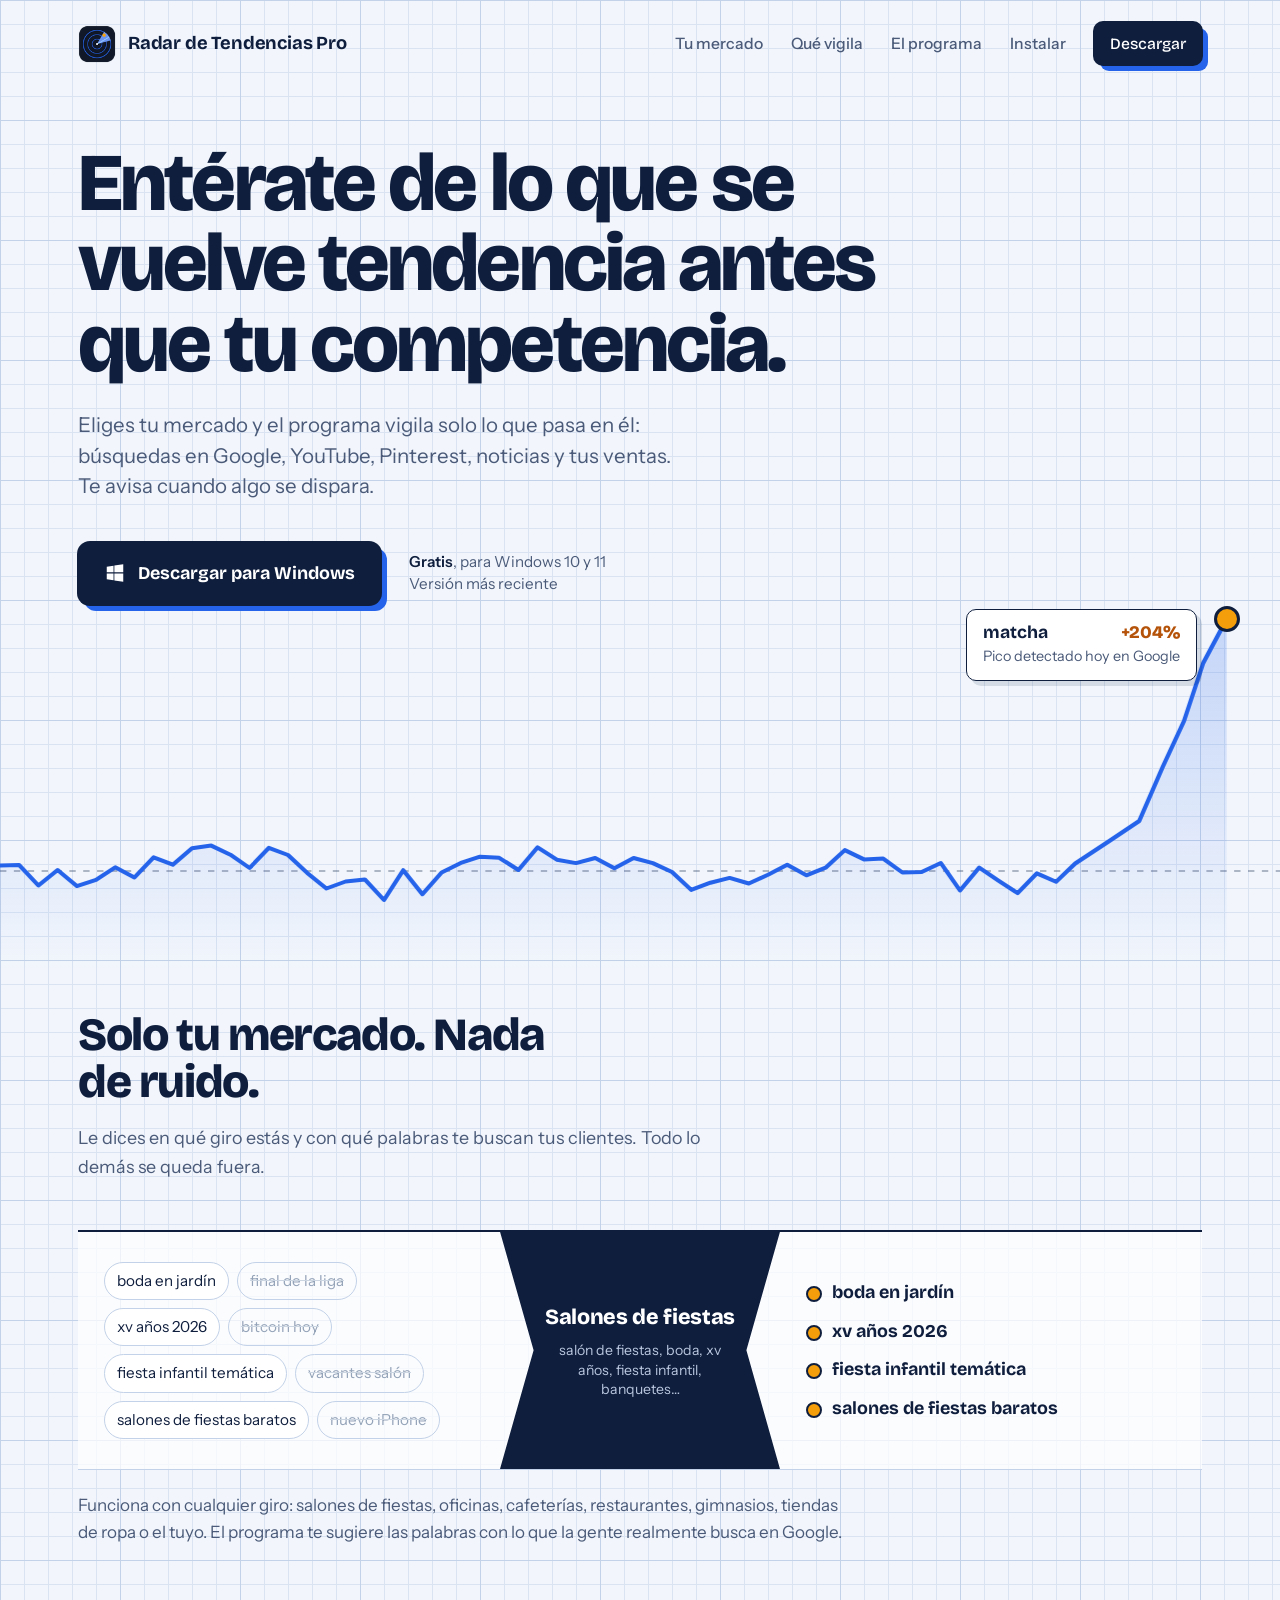
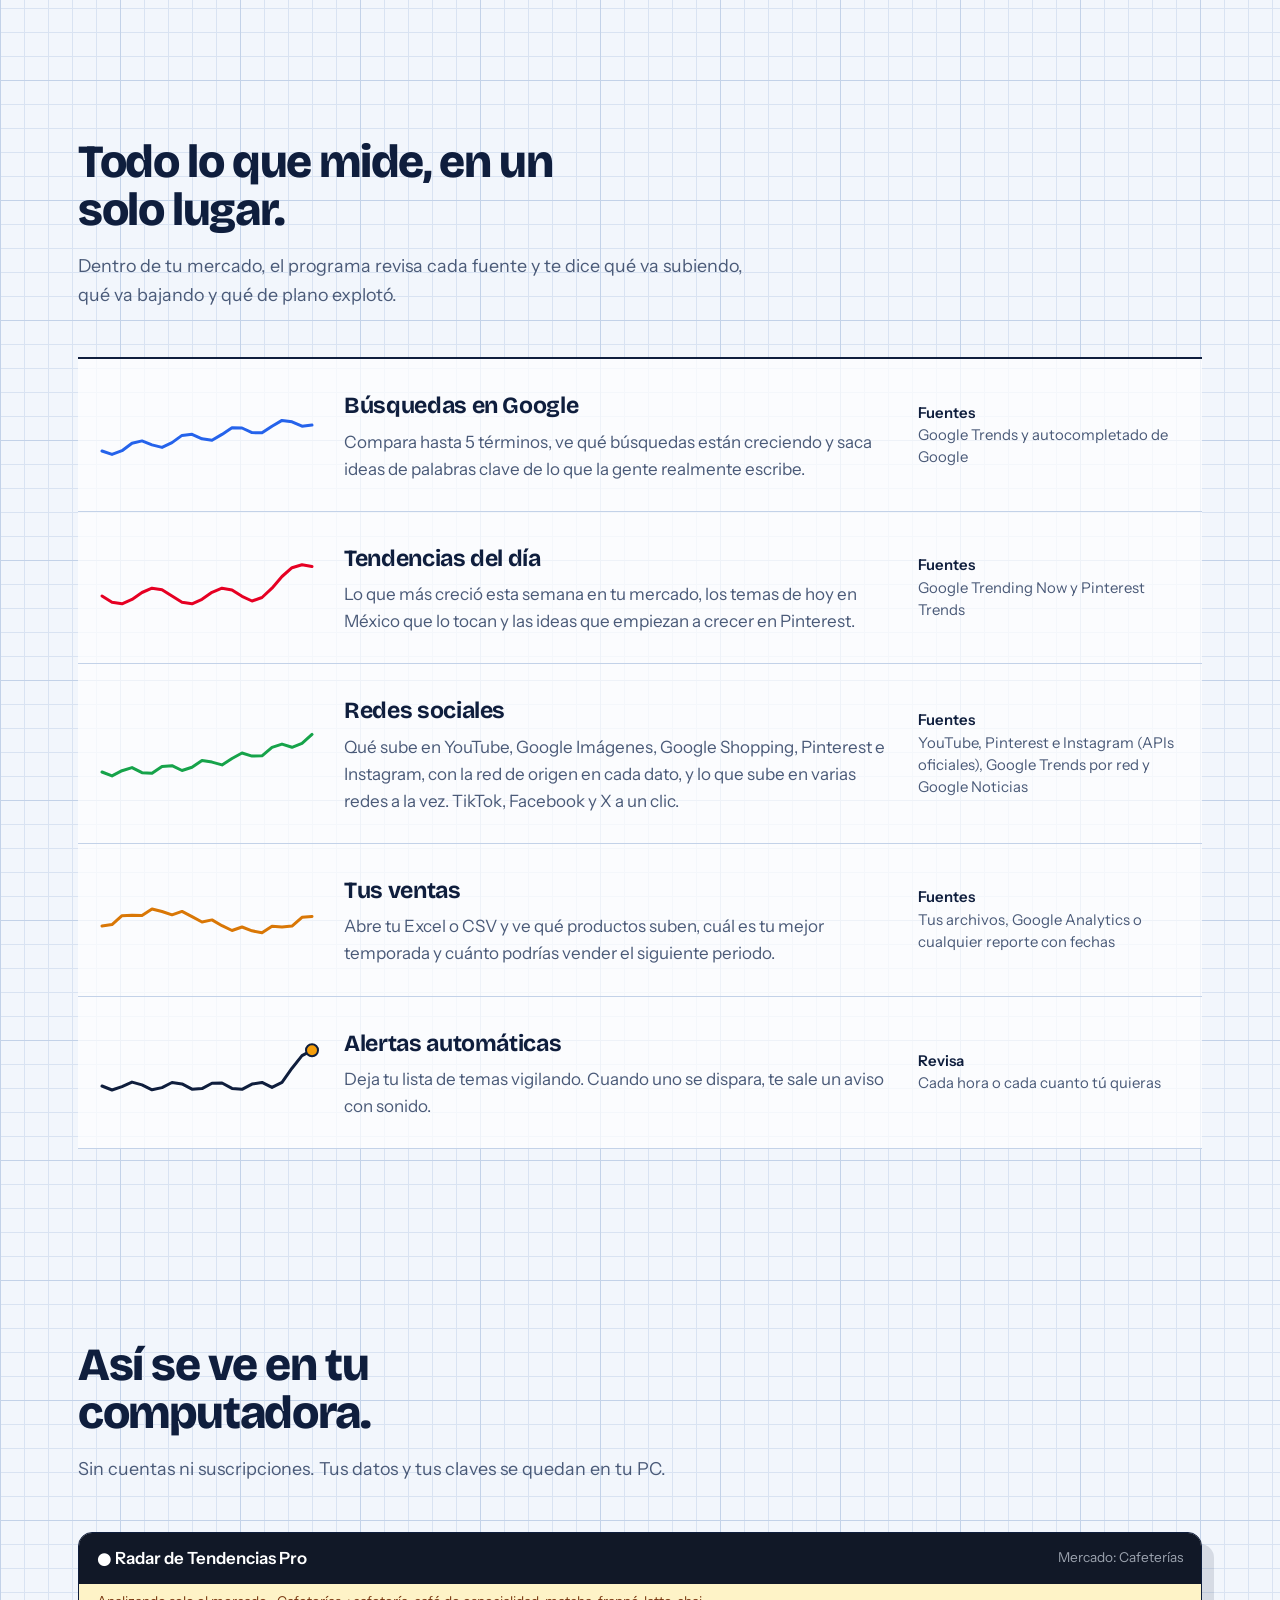
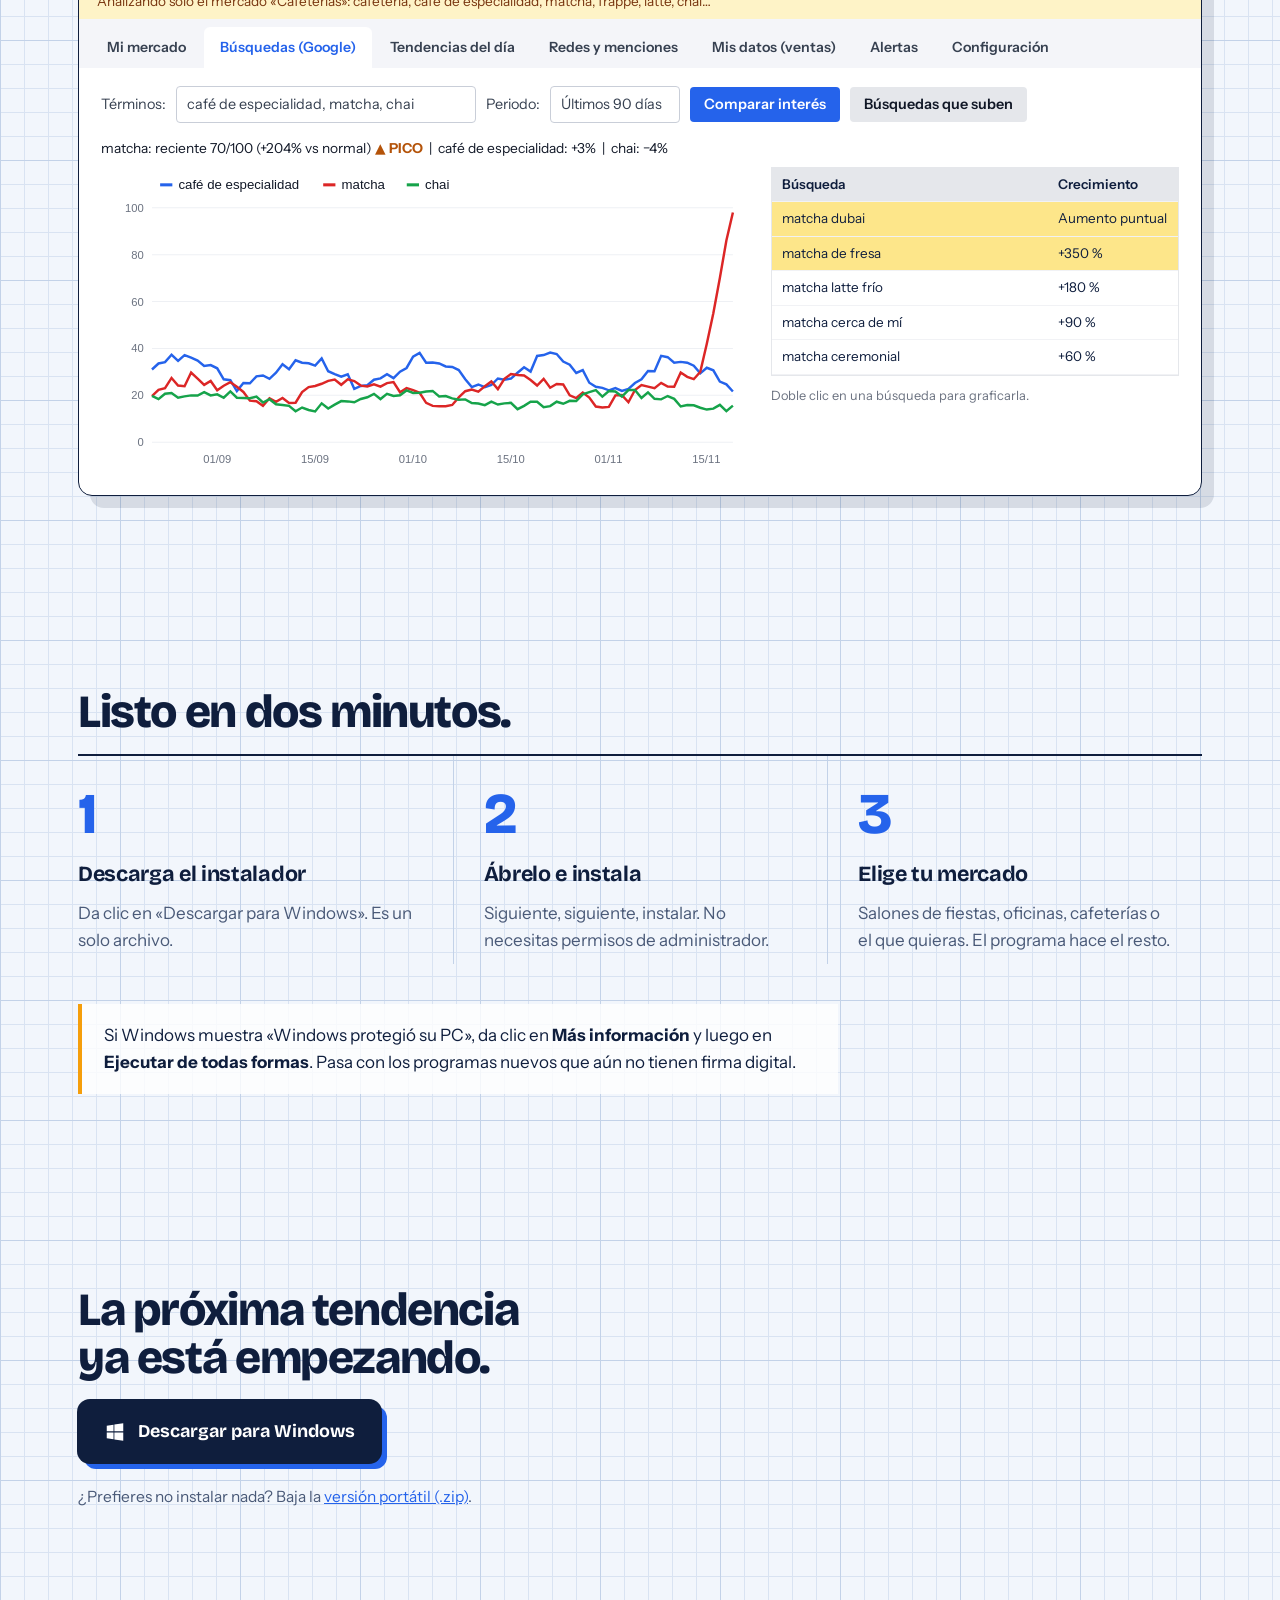
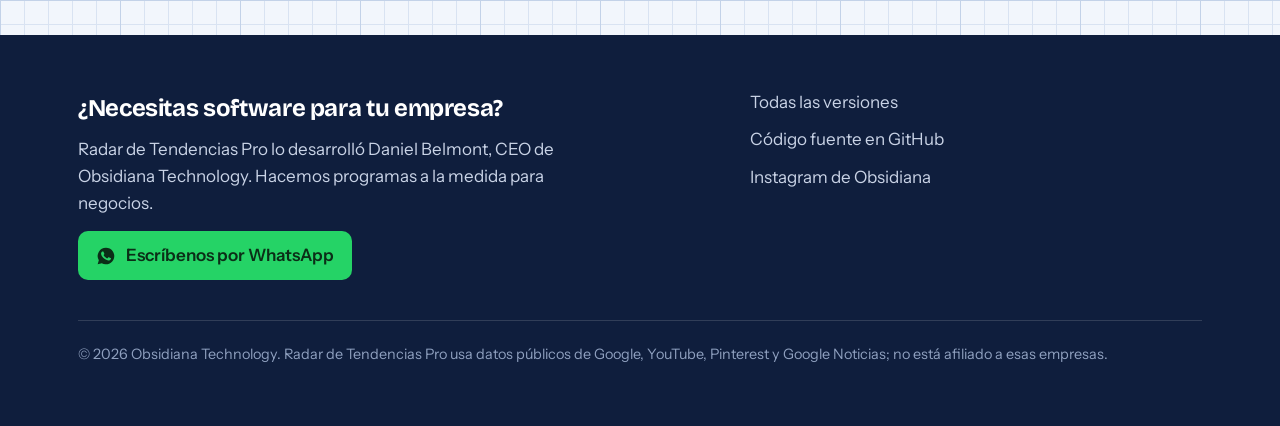
==== commit da8f6aa5: "Versión 1.2.0: investigación en redes sociales con la red de origen en cada dato - Nueva sección «Re" ====
--- a/docs/index.html
+++ b/docs/index.html
@@ -308,8 +308,8 @@
         </li>
         <li>
           <svg viewBox="0 0 210 64" aria-hidden="true"><path stroke="#16A34A" d="M0.0 50.0 L10.0 53.9 L20.0 48.7 L30.0 45.6 L40.0 50.7 L50.0 51.3 L60.0 44.4 L70.0 43.7 L80.0 48.5 L90.0 45.3 L100.0 38.4 L110.0 40.1 L120.0 42.9 L130.0 36.5 L140.0 31.0 L150.0 34.1 L160.0 33.8 L170.0 25.4 L180.0 22.1 L190.0 25.3 L200.0 21.3 L210.0 12.4"/></svg>
-          <div><h3>Redes y menciones</h3><p>Los videos de tu giro que más rápido ganan vistas y cuántas notas hablan de tu mercado cada día.</p></div>
-          <p class="fuentes"><b>Fuentes</b>YouTube y Google Noticias</p>
+          <div><h3>Redes sociales</h3><p>Qué sube en YouTube, Google Imágenes, Google Shopping, Pinterest e Instagram, con la red de origen en cada dato, y lo que sube en varias redes a la vez. TikTok, Facebook y X a un clic.</p></div>
+          <p class="fuentes"><b>Fuentes</b>YouTube, Pinterest e Instagram (APIs oficiales), Google Trends por red y Google Noticias</p>
         </li>
         <li>
           <svg viewBox="0 0 210 64" aria-hidden="true"><path stroke="#D97706" d="M0.0 38.0 L10.0 36.6 L20.0 27.7 L30.0 27.2 L40.0 27.5 L50.0 21.0 L60.0 23.5 L70.0 26.8 L80.0 23.4 L90.0 28.7 L100.0 34.0 L110.0 31.9 L120.0 37.7 L130.0 42.5 L140.0 39.0 L150.0 42.8 L160.0 44.8 L170.0 38.3 L180.0 39.1 L190.0 38.1 L200.0 29.3 L210.0 28.4"/></svg>
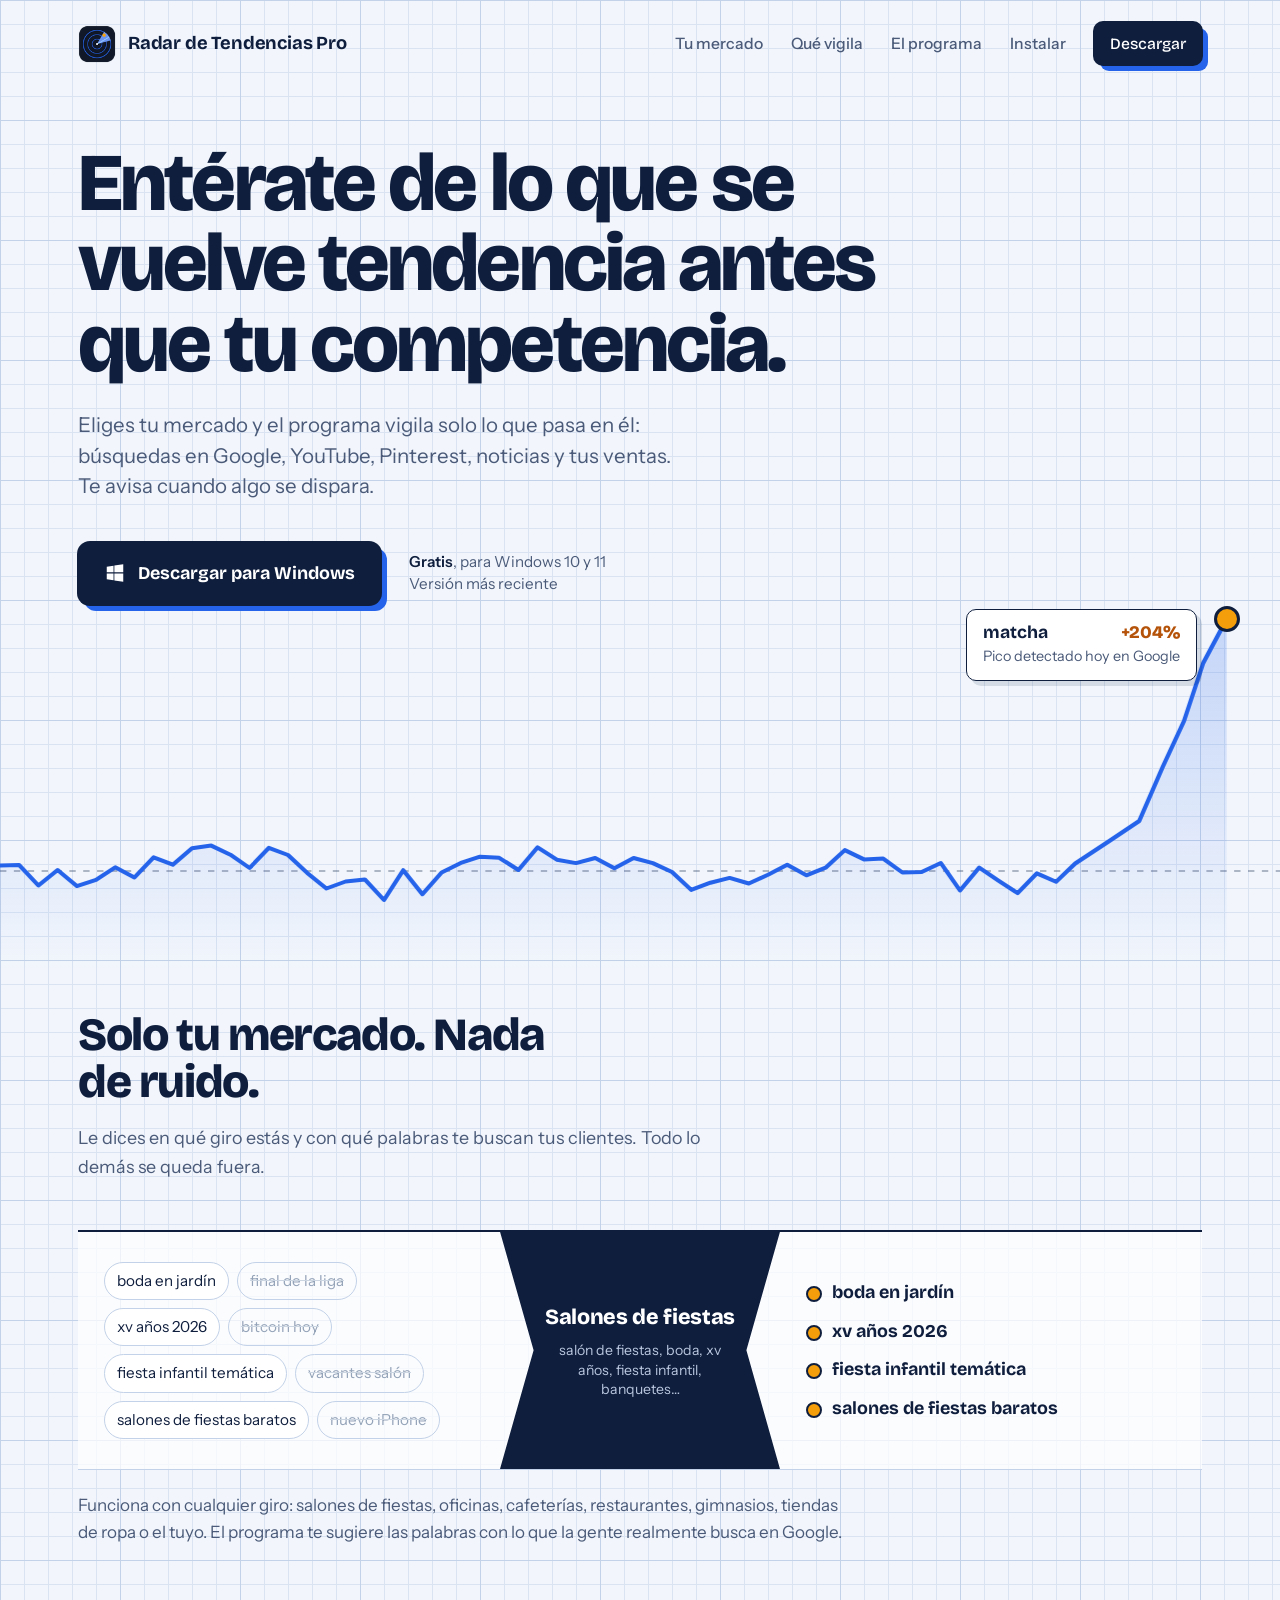
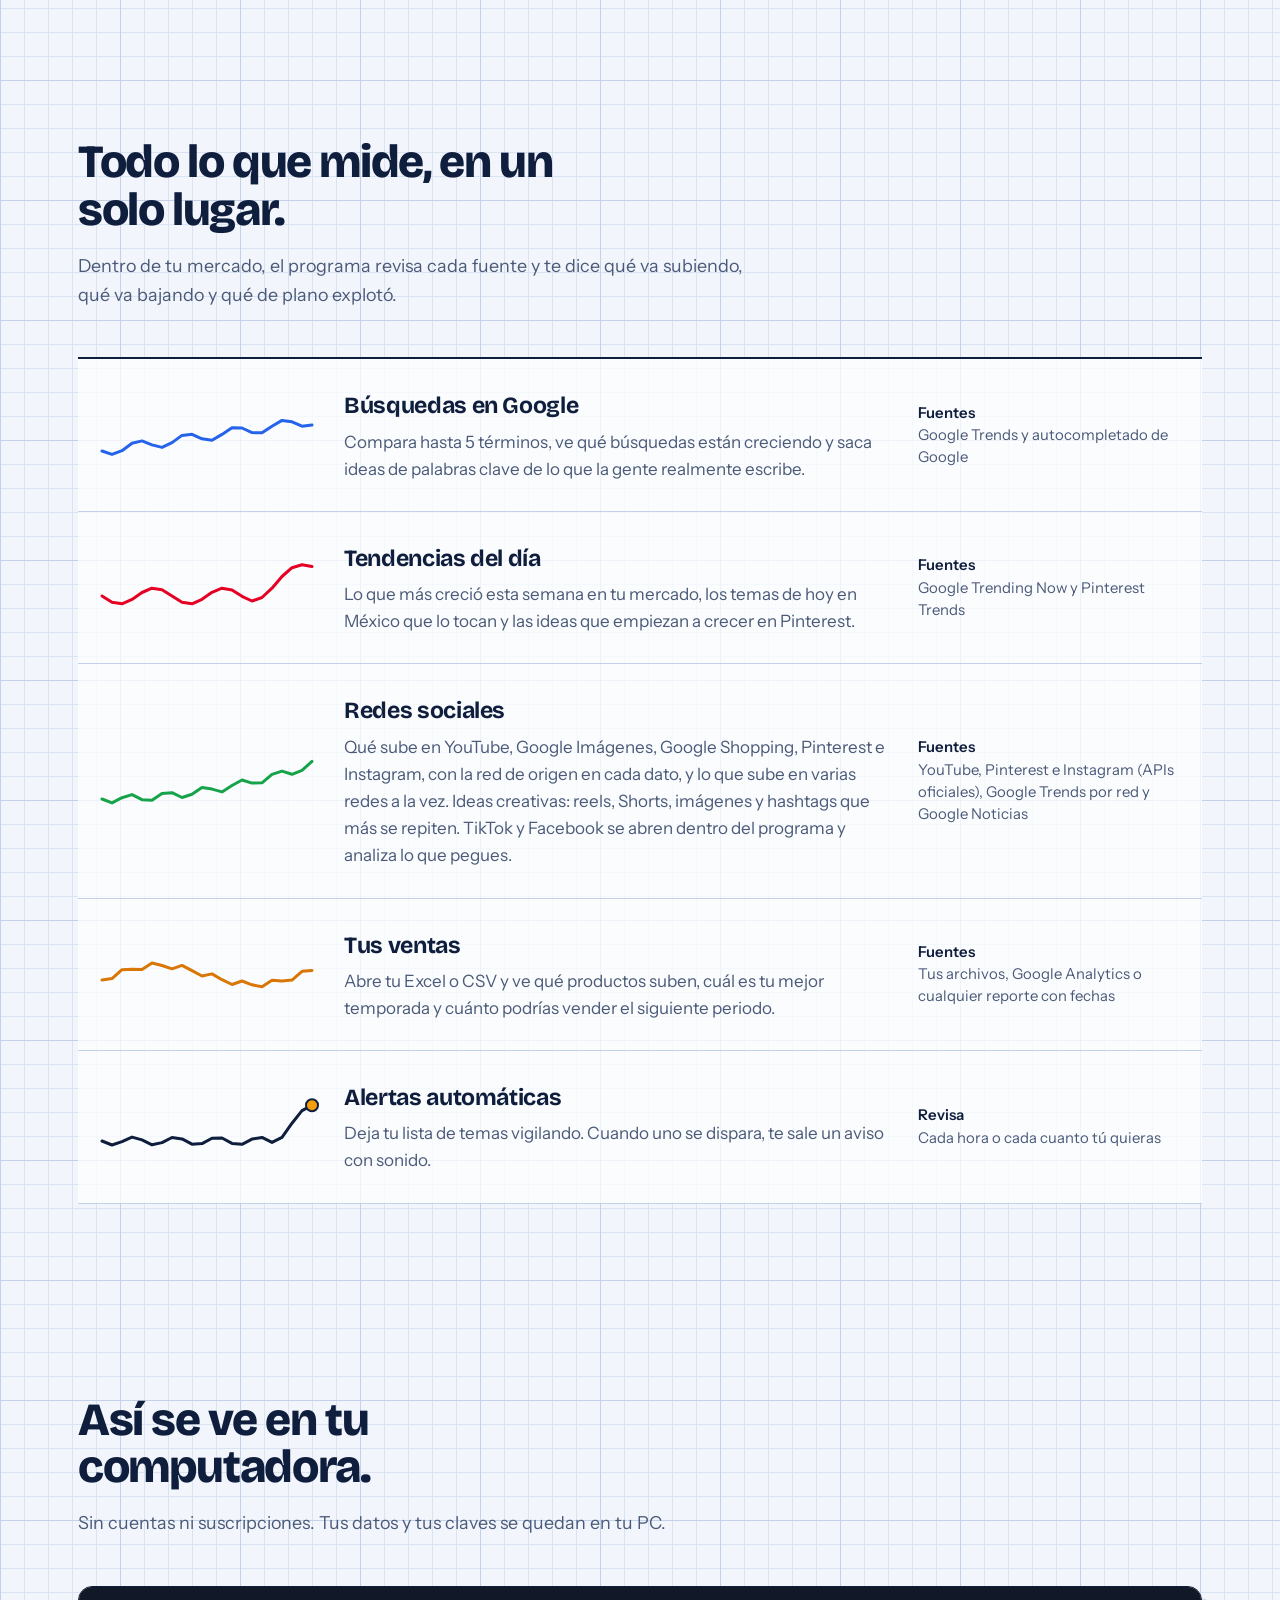
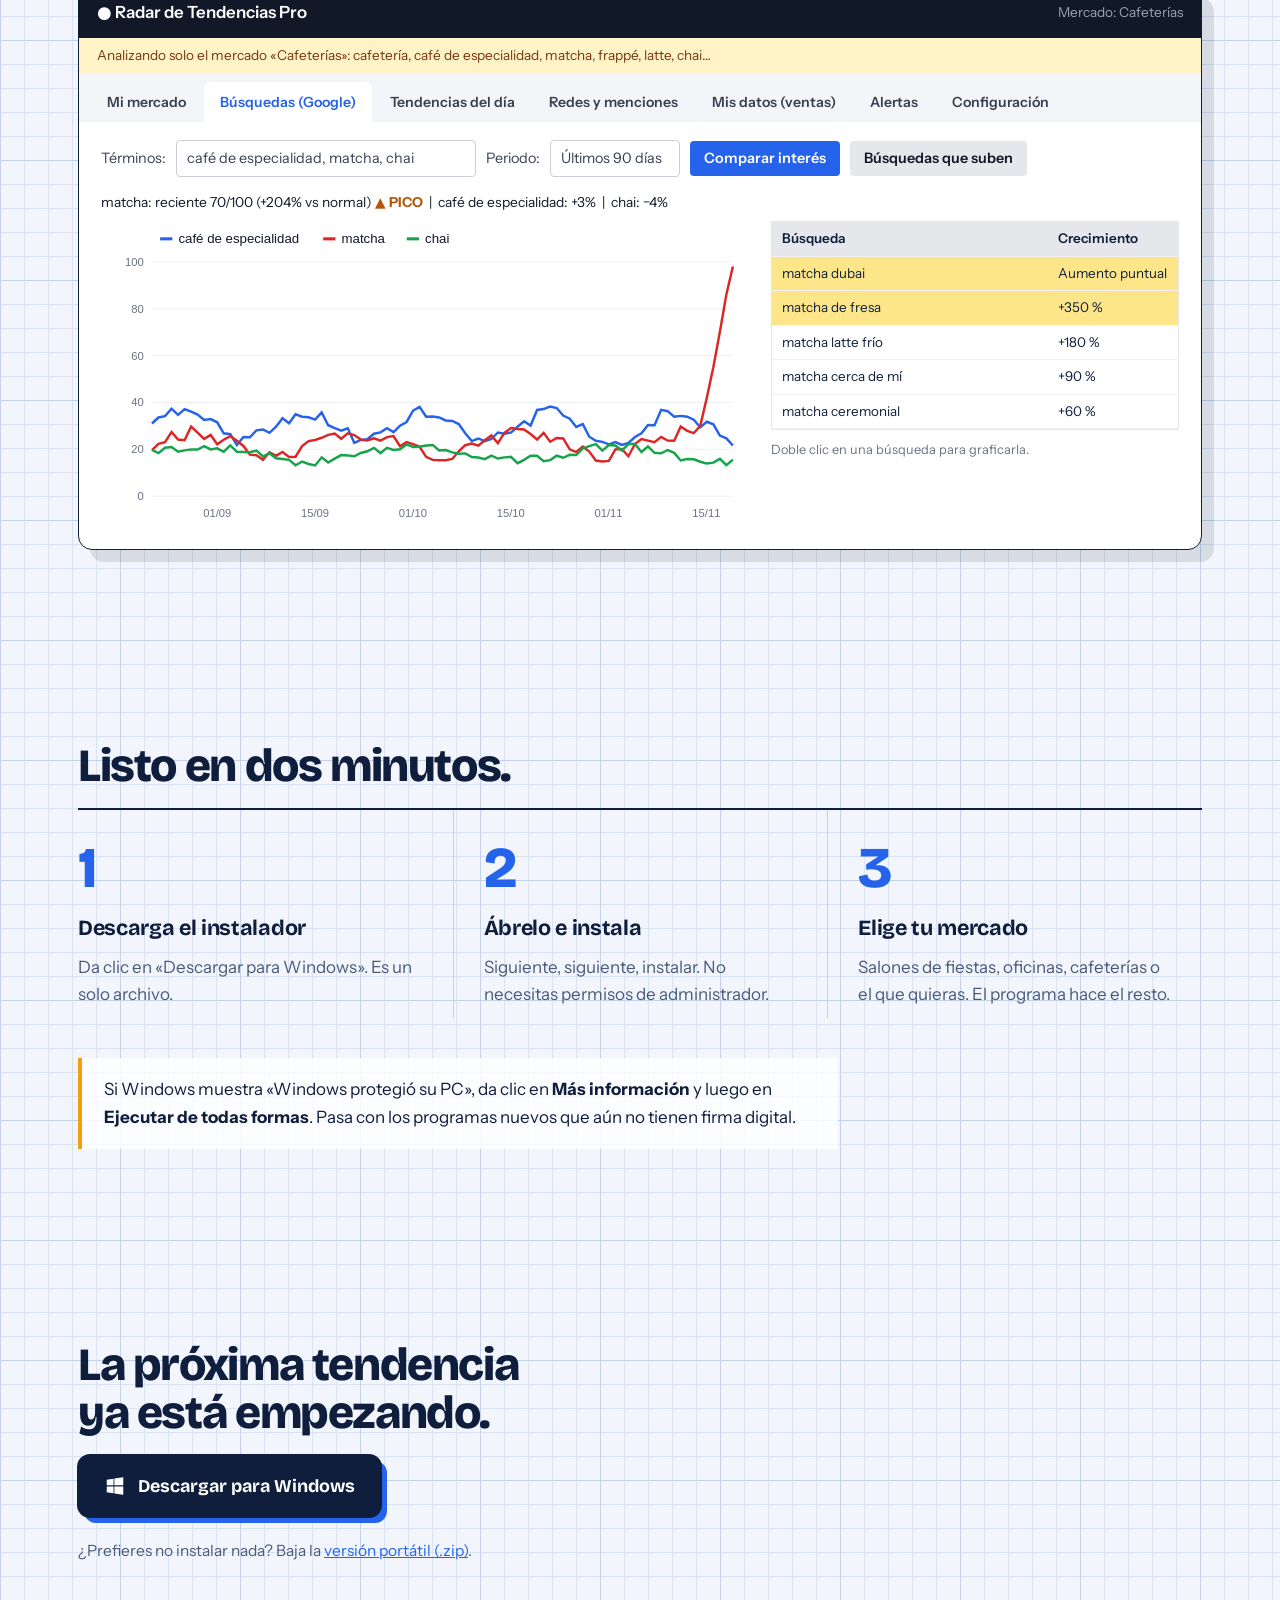
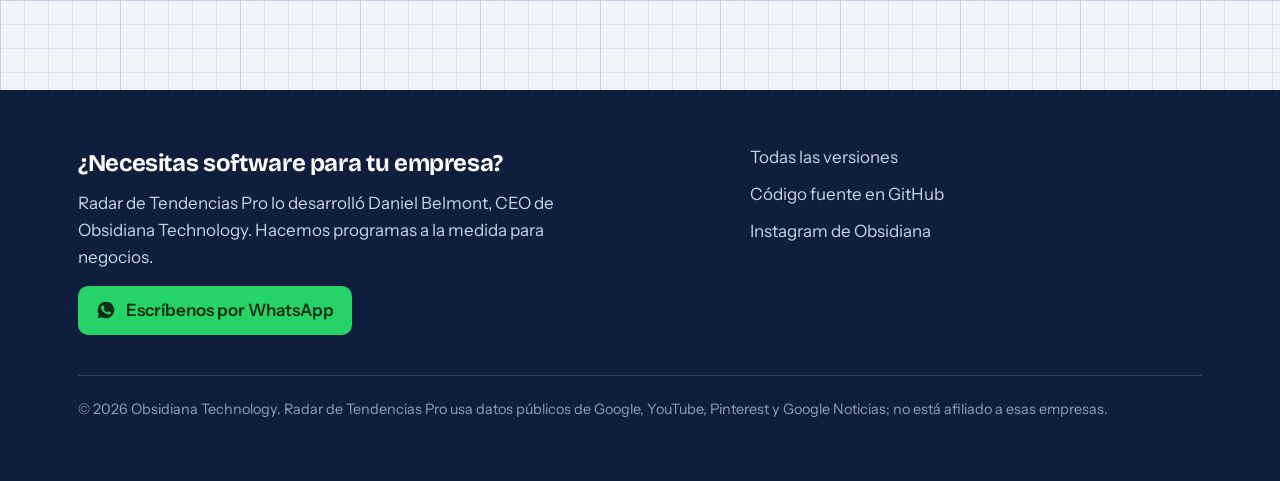
==== commit 5352837c: "v1.4.0: Borrar mercado, Ideas creativas y TikTok/Facebook dentro del programa - Botón "Borrar mercad" ====
--- a/docs/index.html
+++ b/docs/index.html
@@ -308,7 +308,7 @@
         </li>
         <li>
           <svg viewBox="0 0 210 64" aria-hidden="true"><path stroke="#16A34A" d="M0.0 50.0 L10.0 53.9 L20.0 48.7 L30.0 45.6 L40.0 50.7 L50.0 51.3 L60.0 44.4 L70.0 43.7 L80.0 48.5 L90.0 45.3 L100.0 38.4 L110.0 40.1 L120.0 42.9 L130.0 36.5 L140.0 31.0 L150.0 34.1 L160.0 33.8 L170.0 25.4 L180.0 22.1 L190.0 25.3 L200.0 21.3 L210.0 12.4"/></svg>
-          <div><h3>Redes sociales</h3><p>Qué sube en YouTube, Google Imágenes, Google Shopping, Pinterest e Instagram, con la red de origen en cada dato, y lo que sube en varias redes a la vez. TikTok, Facebook y X a un clic.</p></div>
+          <div><h3>Redes sociales</h3><p>Qué sube en YouTube, Google Imágenes, Google Shopping, Pinterest e Instagram, con la red de origen en cada dato, y lo que sube en varias redes a la vez. Ideas creativas: reels, Shorts, imágenes y hashtags que más se repiten. TikTok y Facebook se abren dentro del programa y analiza lo que pegues.</p></div>
           <p class="fuentes"><b>Fuentes</b>YouTube, Pinterest e Instagram (APIs oficiales), Google Trends por red y Google Noticias</p>
         </li>
         <li>
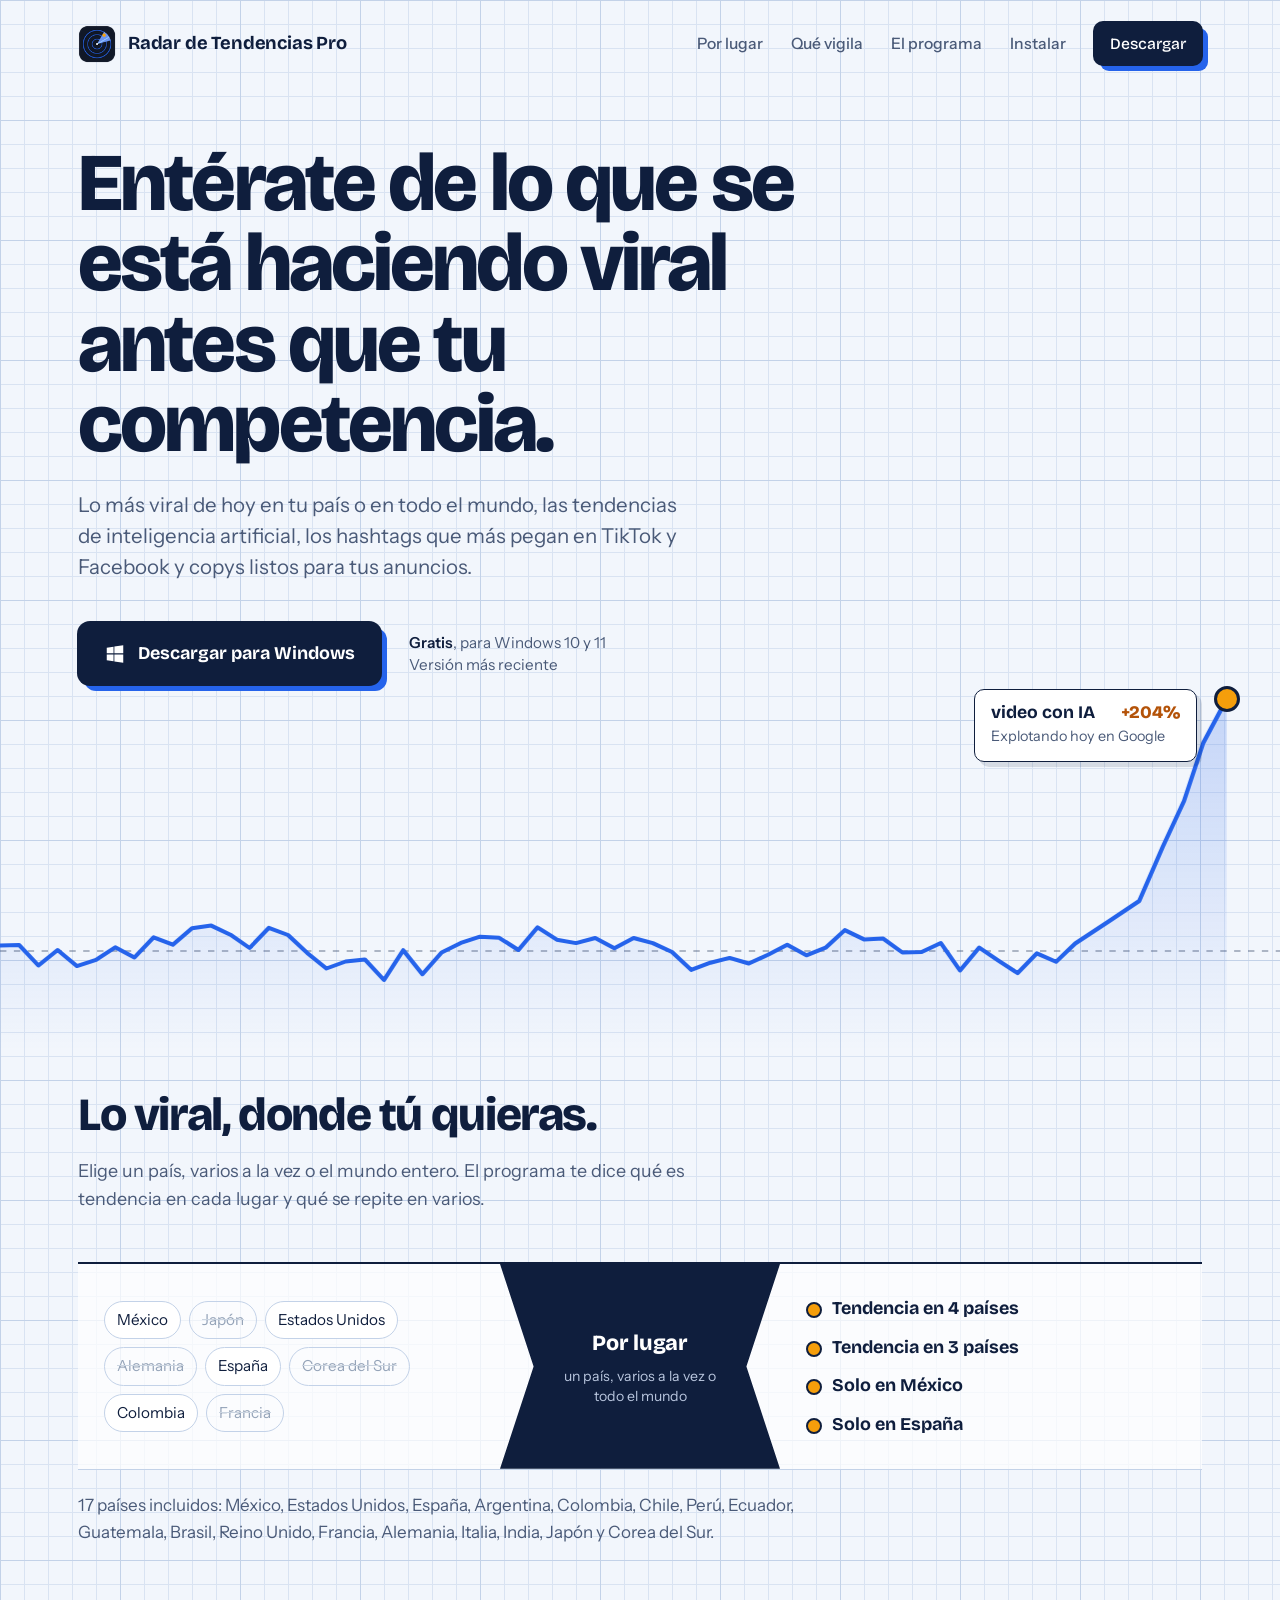
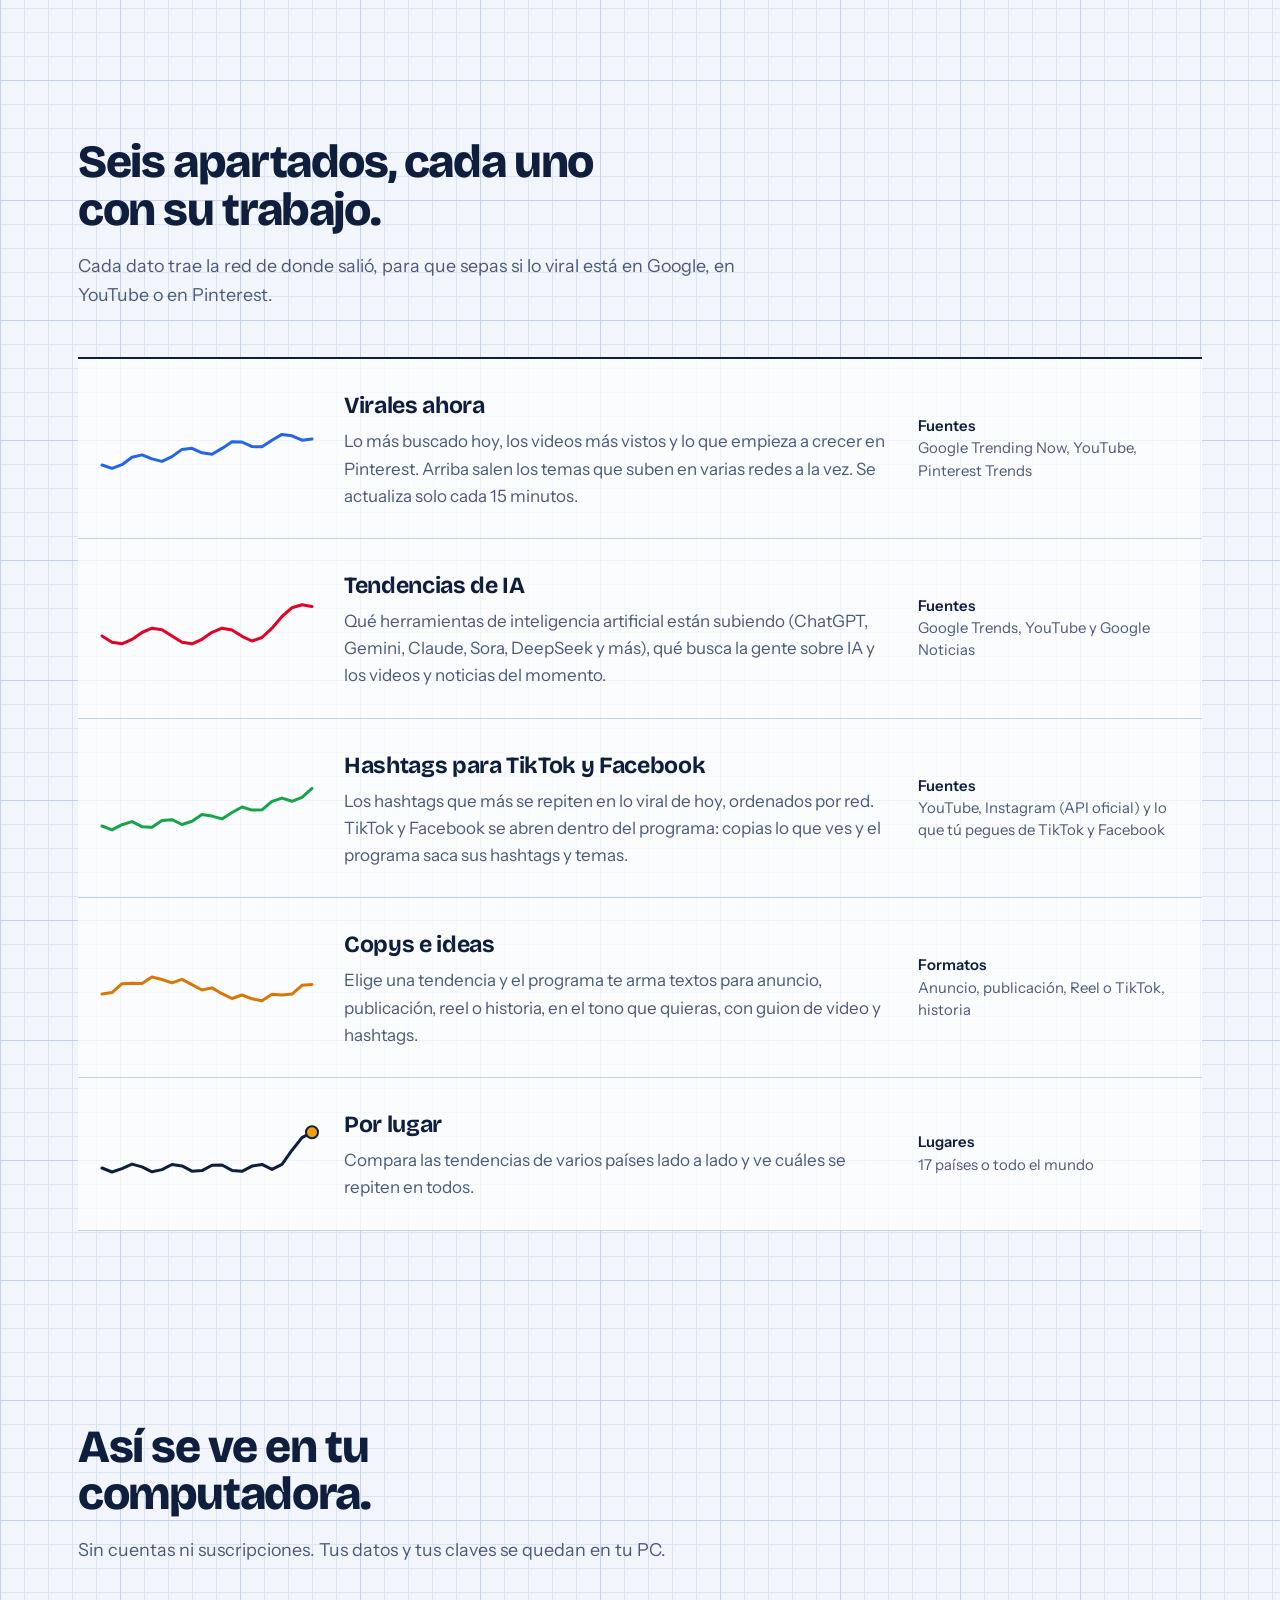
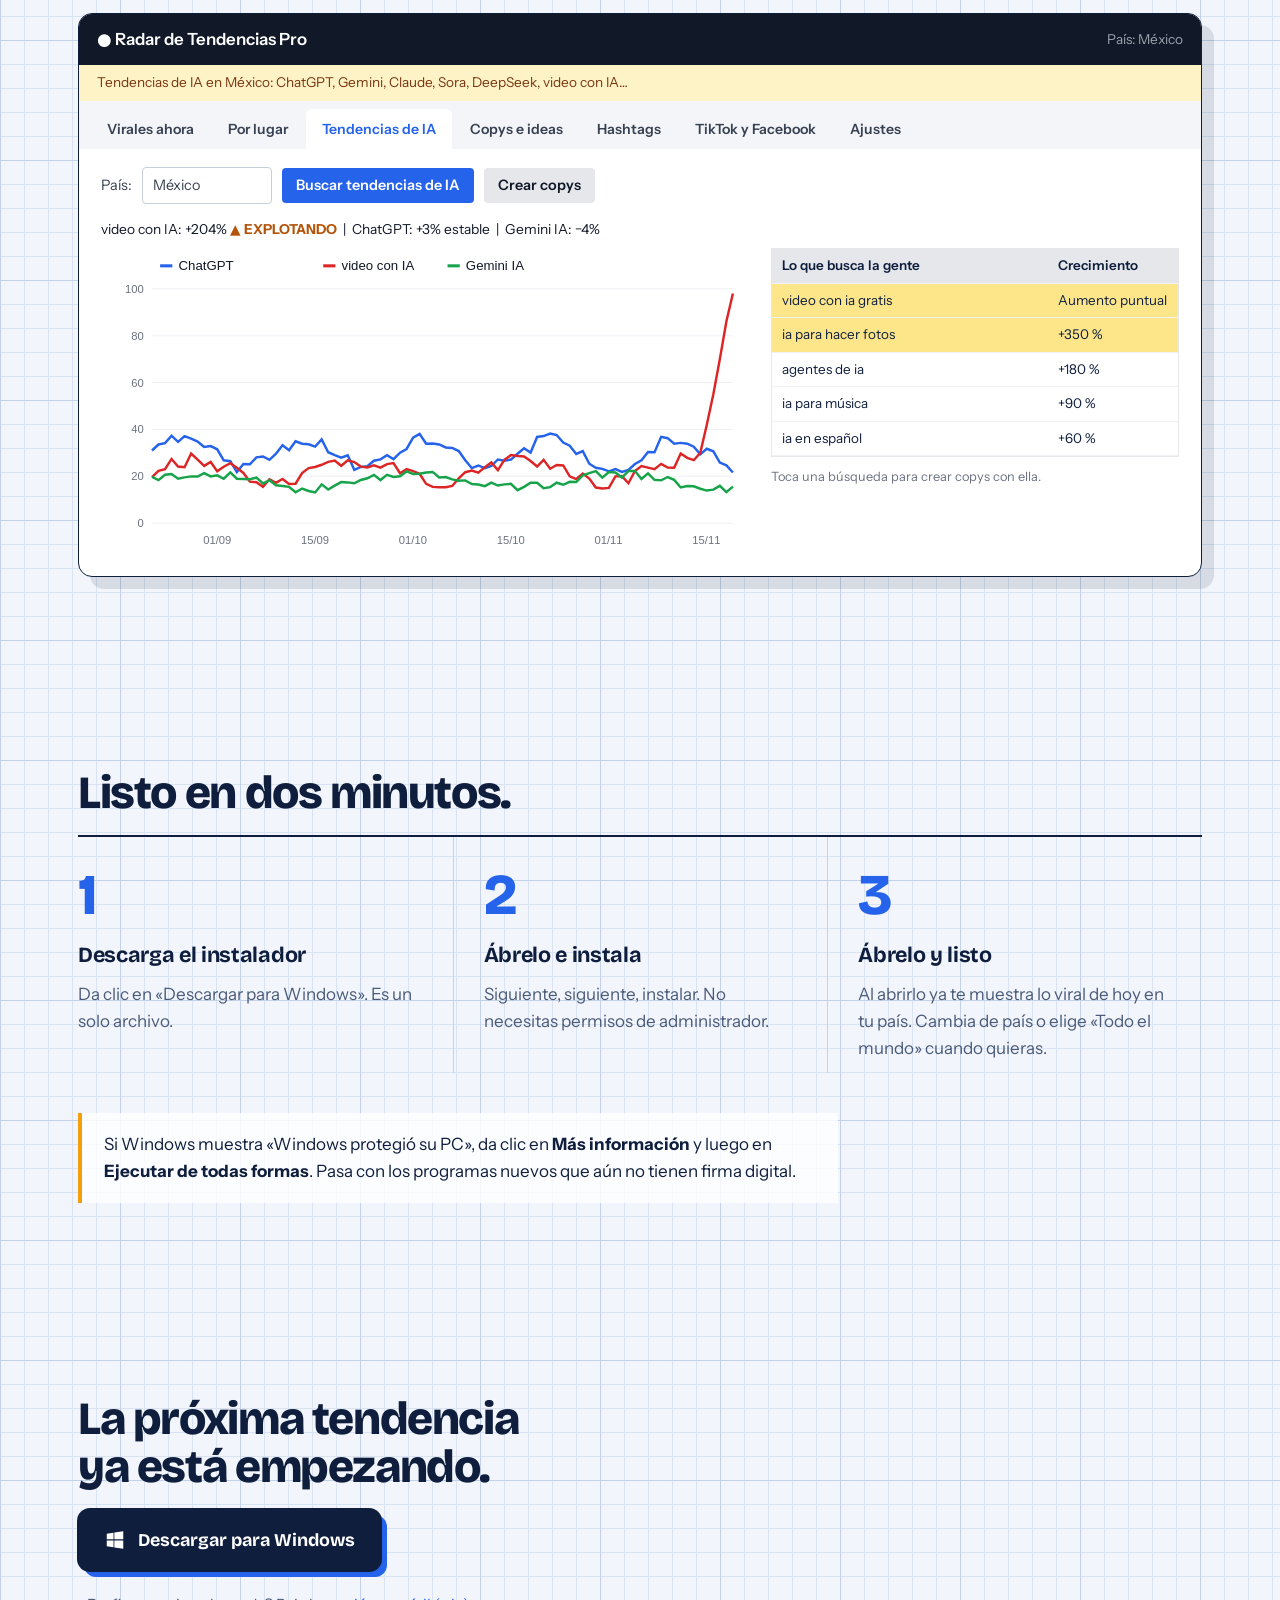
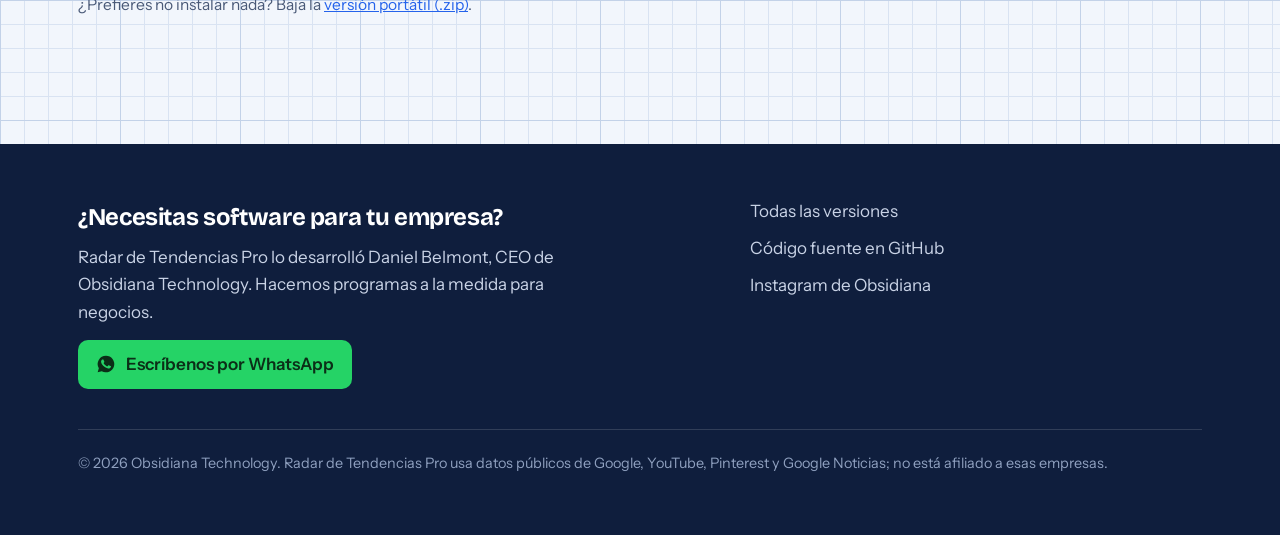
==== commit 1fb93ab4: "v2.0.0: tendencias virales, por lugar, IA, copys y hashtags - Virales ahora: lo más buscado hoy, vid" ====
--- a/docs/index.html
+++ b/docs/index.html
@@ -4,7 +4,7 @@
 <meta charset="utf-8">
 <meta name="viewport" content="width=device-width, initial-scale=1">
 <title>Radar de Tendencias Pro: descubre lo que se vuelve tendencia</title>
-<meta name="description" content="Programa para Windows que vigila las tendencias de tu mercado en Google, YouTube, Pinterest, las noticias y tus ventas, y te avisa cuando algo se dispara.">
+<meta name="description" content="Programa para Windows que te muestra lo que se está haciendo viral hoy, por país o en todo el mundo: Google, YouTube, Pinterest, tendencias de IA, hashtags para TikTok y Facebook y copys para tus anuncios.">
 <meta property="og:title" content="Radar de Tendencias Pro">
 <meta property="og:description" content="Entérate de lo que se vuelve tendencia antes que tu competencia. Programa para Windows.">
 <meta property="og:image" content="icono-256.png">
@@ -229,7 +229,7 @@
     Radar de Tendencias Pro
   </a>
   <nav aria-label="Principal">
-    <a href="#mercado">Tu mercado</a>
+    <a href="#mercado">Por lugar</a>
     <a href="#que-vigila">Qué vigila</a>
     <a href="#programa">El programa</a>
     <a href="#instalar">Instalar</a>
@@ -239,8 +239,8 @@
 
 <main>
   <div class="envoltura portada">
-    <h1>Entérate de lo que se vuelve tendencia antes que tu competencia.</h1>
-    <p class="bajada">Eliges tu mercado y el programa vigila solo lo que pasa en él: búsquedas en Google, YouTube, Pinterest, noticias y tus ventas. Te avisa cuando algo se dispara.</p>
+    <h1>Entérate de lo que se está haciendo viral antes que tu competencia.</h1>
+    <p class="bajada">Lo más viral de hoy en tu país o en todo el mundo, las tendencias de inteligencia artificial, los hashtags que más pegan en TikTok y Facebook y copys listos para tus anuncios.</p>
     <div class="descarga">
       <a class="boton js-descarga" href="https://github.com/danimakerbro-cloud/radar-tendencias-pro/releases/latest/download/RadarTendenciasPro-Setup.exe">
         <svg viewBox="0 0 24 24" aria-hidden="true"><path fill="currentColor" d="M3 5.2 10.4 4v7.3H3V5.2Zm0 13.6 7.4 1.1v-7.4H3v6.3Zm8.3 1.3L21 21.5v-8.9h-9.7v7.5Zm0-16.2v7.4H21V2.5l-9.7 1.4Z"/></svg>
@@ -264,62 +264,62 @@
     </svg>
     <div class="punto-pico" style="left:95.83%; top:12.00%"><span class="pico-halo"></span><span class="pico"></span></div>
     <div class="aviso" style="right:calc(4.17% + 30px); top:calc(12.00% - 10px)">
-      <span class="t1">matcha</span><span class="t3">+204%</span>
-      <span class="t2">Pico detectado hoy en Google</span>
+      <span class="t1">video con IA</span><span class="t3">+204%</span>
+      <span class="t2">Explotando hoy en Google</span>
     </div>
   </div>
 
   <section id="mercado" class="mercado">
     <div class="envoltura">
-      <h2>Solo tu mercado. Nada de ruido.</h2>
-      <p class="intro">Le dices en qué giro estás y con qué palabras te buscan tus clientes. Todo lo demás se queda fuera.</p>
-      <div class="filtro" role="img" aria-label="Ejemplo: con el mercado Salones de fiestas, pasan boda, xv años y fiesta infantil; se descartan futbol, criptomonedas y vacantes">
+      <h2>Lo viral, donde tú quieras.</h2>
+      <p class="intro">Elige un país, varios a la vez o el mundo entero. El programa te dice qué es tendencia en cada lugar y qué se repite en varios.</p>
+      <div class="filtro" role="img" aria-label="Ejemplo: al comparar México, Estados Unidos y España, quedan arriba los temas que son tendencia en los tres">
         <div class="filtro-entrada">
-          <span>boda en jardín</span><span class="fuera">final de la liga</span><span>xv años 2026</span>
-          <span class="fuera">bitcoin hoy</span><span>fiesta infantil temática</span><span class="fuera">vacantes salón</span>
-          <span>salones de fiestas baratos</span><span class="fuera">nuevo iPhone</span>
+          <span>México</span><span class="fuera">Japón</span><span>Estados Unidos</span>
+          <span class="fuera">Alemania</span><span>España</span><span class="fuera">Corea del Sur</span>
+          <span>Colombia</span><span class="fuera">Francia</span>
         </div>
         <div class="filtro-mercado">
-          <p class="filtro-nombre">Salones de fiestas</p>
-          <p class="filtro-palabras">salón de fiestas, boda, xv años, fiesta infantil, banquetes…</p>
+          <p class="filtro-nombre">Por lugar</p>
+          <p class="filtro-palabras">un país, varios a la vez o todo el mundo</p>
         </div>
         <ul class="filtro-salida">
-          <li>boda en jardín</li><li>xv años 2026</li><li>fiesta infantil temática</li><li>salones de fiestas baratos</li>
+          <li>Tendencia en 4 países</li><li>Tendencia en 3 países</li><li>Solo en México</li><li>Solo en España</li>
         </ul>
       </div>
-      <p class="ejemplos">Funciona con cualquier giro: salones de fiestas, oficinas, cafeterías, restaurantes, gimnasios, tiendas de ropa o el tuyo. El programa te sugiere las palabras con lo que la gente realmente busca en Google.</p>
+      <p class="ejemplos">17 países incluidos: México, Estados Unidos, España, Argentina, Colombia, Chile, Perú, Ecuador, Guatemala, Brasil, Reino Unido, Francia, Alemania, Italia, India, Japón y Corea del Sur.</p>
     </div>
   </section>
 
   <section id="que-vigila">
     <div class="envoltura">
-      <h2>Todo lo que mide, en un solo lugar.</h2>
-      <p class="intro">Dentro de tu mercado, el programa revisa cada fuente y te dice qué va subiendo, qué va bajando y qué de plano explotó.</p>
+      <h2>Seis apartados, cada uno con su trabajo.</h2>
+      <p class="intro">Cada dato trae la red de donde salió, para que sepas si lo viral está en Google, en YouTube o en Pinterest.</p>
       <ul class="leyenda">
         <li>
           <svg viewBox="0 0 210 64" aria-hidden="true"><path stroke="#2563EB" d="M0.0 48.0 L10.0 51.4 L20.0 47.7 L30.0 40.3 L40.0 37.9 L50.0 41.9 L60.0 44.4 L70.0 39.6 L80.0 32.4 L90.0 31.3 L100.0 35.8 L110.0 37.2 L120.0 31.4 L130.0 24.8 L140.0 25.0 L150.0 29.6 L160.0 29.8 L170.0 23.2 L180.0 17.4 L190.0 18.8 L200.0 23.2 L210.0 22.1"/></svg>
-          <div><h3>Búsquedas en Google</h3><p>Compara hasta 5 términos, ve qué búsquedas están creciendo y saca ideas de palabras clave de lo que la gente realmente escribe.</p></div>
-          <p class="fuentes"><b>Fuentes</b>Google Trends y autocompletado de Google</p>
+          <div><h3>Virales ahora</h3><p>Lo más buscado hoy, los videos más vistos y lo que empieza a crecer en Pinterest. Arriba salen los temas que suben en varias redes a la vez. Se actualiza solo cada 15 minutos.</p></div>
+          <p class="fuentes"><b>Fuentes</b>Google Trending Now, YouTube, Pinterest Trends</p>
         </li>
         <li>
           <svg viewBox="0 0 210 64" aria-hidden="true"><path stroke="#E60023" d="M0.0 40.0 L10.0 46.3 L20.0 47.8 L30.0 43.4 L40.0 36.5 L50.0 32.2 L60.0 33.8 L70.0 40.1 L80.0 46.3 L90.0 47.8 L100.0 43.3 L110.0 36.3 L120.0 32.2 L130.0 33.9 L140.0 40.3 L150.0 45.0 L160.0 41.5 L170.0 32.2 L180.0 20.5 L190.0 11.7 L200.0 8.8 L210.0 10.4"/></svg>
-          <div><h3>Tendencias del día</h3><p>Lo que más creció esta semana en tu mercado, los temas de hoy en México que lo tocan y las ideas que empiezan a crecer en Pinterest.</p></div>
-          <p class="fuentes"><b>Fuentes</b>Google Trending Now y Pinterest Trends</p>
+          <div><h3>Tendencias de IA</h3><p>Qué herramientas de inteligencia artificial están subiendo (ChatGPT, Gemini, Claude, Sora, DeepSeek y más), qué busca la gente sobre IA y los videos y noticias del momento.</p></div>
+          <p class="fuentes"><b>Fuentes</b>Google Trends, YouTube y Google Noticias</p>
         </li>
         <li>
           <svg viewBox="0 0 210 64" aria-hidden="true"><path stroke="#16A34A" d="M0.0 50.0 L10.0 53.9 L20.0 48.7 L30.0 45.6 L40.0 50.7 L50.0 51.3 L60.0 44.4 L70.0 43.7 L80.0 48.5 L90.0 45.3 L100.0 38.4 L110.0 40.1 L120.0 42.9 L130.0 36.5 L140.0 31.0 L150.0 34.1 L160.0 33.8 L170.0 25.4 L180.0 22.1 L190.0 25.3 L200.0 21.3 L210.0 12.4"/></svg>
-          <div><h3>Redes sociales</h3><p>Qué sube en YouTube, Google Imágenes, Google Shopping, Pinterest e Instagram, con la red de origen en cada dato, y lo que sube en varias redes a la vez. Ideas creativas: reels, Shorts, imágenes y hashtags que más se repiten. TikTok y Facebook se abren dentro del programa y analiza lo que pegues.</p></div>
-          <p class="fuentes"><b>Fuentes</b>YouTube, Pinterest e Instagram (APIs oficiales), Google Trends por red y Google Noticias</p>
+          <div><h3>Hashtags para TikTok y Facebook</h3><p>Los hashtags que más se repiten en lo viral de hoy, ordenados por red. TikTok y Facebook se abren dentro del programa: copias lo que ves y el programa saca sus hashtags y temas.</p></div>
+          <p class="fuentes"><b>Fuentes</b>YouTube, Instagram (API oficial) y lo que tú pegues de TikTok y Facebook</p>
         </li>
         <li>
           <svg viewBox="0 0 210 64" aria-hidden="true"><path stroke="#D97706" d="M0.0 38.0 L10.0 36.6 L20.0 27.7 L30.0 27.2 L40.0 27.5 L50.0 21.0 L60.0 23.5 L70.0 26.8 L80.0 23.4 L90.0 28.7 L100.0 34.0 L110.0 31.9 L120.0 37.7 L130.0 42.5 L140.0 39.0 L150.0 42.8 L160.0 44.8 L170.0 38.3 L180.0 39.1 L190.0 38.1 L200.0 29.3 L210.0 28.4"/></svg>
-          <div><h3>Tus ventas</h3><p>Abre tu Excel o CSV y ve qué productos suben, cuál es tu mejor temporada y cuánto podrías vender el siguiente periodo.</p></div>
-          <p class="fuentes"><b>Fuentes</b>Tus archivos, Google Analytics o cualquier reporte con fechas</p>
+          <div><h3>Copys e ideas</h3><p>Elige una tendencia y el programa te arma textos para anuncio, publicación, reel o historia, en el tono que quieras, con guion de video y hashtags.</p></div>
+          <p class="fuentes"><b>Formatos</b>Anuncio, publicación, Reel o TikTok, historia</p>
         </li>
         <li>
           <svg viewBox="0 0 210 64" aria-hidden="true"><path stroke="#0F1E3D" d="M0.0 46.0 L10.0 50.0 L20.0 46.6 L30.0 42.1 L40.0 44.9 L50.0 49.8 L60.0 47.6 L70.0 42.5 L80.0 43.9 L90.0 49.2 L100.0 48.6 L110.0 43.2 L120.0 43.0 L130.0 48.4 L140.0 49.3 L150.0 44.1 L160.0 42.4 L170.0 47.4 L180.0 42.4 L190.0 28.2 L200.0 15.6 L210.0 10.3"/><circle cx="210.0" cy="10.3" r="6" fill="#F59E0B" stroke="#0F1E3D" stroke-width="2"/></svg>
-          <div><h3>Alertas automáticas</h3><p>Deja tu lista de temas vigilando. Cuando uno se dispara, te sale un aviso con sonido.</p></div>
-          <p class="fuentes"><b>Revisa</b>Cada hora o cada cuanto tú quieras</p>
+          <div><h3>Por lugar</h3><p>Compara las tendencias de varios países lado a lado y ve cuáles se repiten en todos.</p></div>
+          <p class="fuentes"><b>Lugares</b>17 países o todo el mundo</p>
         </li>
       </ul>
     </div>
@@ -329,19 +329,18 @@
     <div class="envoltura">
       <h2>Así se ve en tu computadora.</h2>
       <p class="intro">Sin cuentas ni suscripciones. Tus datos y tus claves se quedan en tu PC.</p>
-      <div class="ventana" role="img" aria-label="Ventana del programa comparando el interés en Google de café de especialidad, matcha y chai">
-        <div class="titulo"><span>● Radar de Tendencias Pro</span><span>Mercado: Cafeterías</span></div>
-        <div class="franja-app">Analizando solo el mercado «Cafeterías»: cafetería, café de especialidad, matcha, frappé, latte, chai…</div>
+      <div class="ventana" role="img" aria-label="Ventana del programa en Tendencias de IA comparando el interés en Google de ChatGPT, video con IA y Gemini">
+        <div class="titulo"><span>● Radar de Tendencias Pro</span><span>País: México</span></div>
+        <div class="franja-app">Tendencias de IA en México: ChatGPT, Gemini, Claude, Sora, DeepSeek, video con IA…</div>
         <div class="pestanas">
-          <span>Mi mercado</span><span class="activa">Búsquedas (Google)</span><span>Tendencias del día</span><span>Redes y menciones</span><span>Mis datos (ventas)</span><span>Alertas</span><span>Configuración</span>
+          <span>Virales ahora</span><span>Por lugar</span><span class="activa">Tendencias de IA</span><span>Copys e ideas</span><span>Hashtags</span><span>TikTok y Facebook</span><span>Ajustes</span>
         </div>
         <div class="cuerpo">
           <div class="controles">
-            <span>Términos:</span><span class="campo">café de especialidad, matcha, chai</span>
-            <span>Periodo:</span><span class="campo chico">Últimos 90 días</span>
-            <span class="btn-app">Comparar interés</span><span class="btn-app gris">Búsquedas que suben</span>
+            <span>País:</span><span class="campo chico">México</span>
+            <span class="btn-app">Buscar tendencias de IA</span><span class="btn-app gris">Crear copys</span>
           </div>
-          <p class="resumen">matcha: reciente 70/100 (+204% vs normal) <b>▲ PICO</b> &nbsp;|&nbsp; café de especialidad: +3% &nbsp;|&nbsp; chai: −4%</p>
+          <p class="resumen">video con IA: +204% <b>▲ EXPLOTANDO</b> &nbsp;|&nbsp; ChatGPT: +3% estable &nbsp;|&nbsp; Gemini IA: −4%</p>
           <div class="divide">
             <svg viewBox="0 0 640 300" aria-hidden="true">
               <line x1="50" y1="270" x2="620" y2="270" stroke="#EEF0F4"/><text x="42" y="274" text-anchor="end" font-family="Segoe UI, sans-serif" font-size="11" fill="#6B7280">0</text>
@@ -360,21 +359,21 @@
               <path d="M50.0 224.9 L56.4 218.7 L62.8 217.1 L69.2 207.0 L75.6 214.4 L82.0 215.1 L88.4 201.7 L94.8 207.7 L101.2 213.8 L107.6 209.9 L114.0 219.0 L120.4 214.6 L126.9 211.2 L133.3 215.6 L139.7 220.7 L146.1 229.3 L152.5 229.9 L158.9 234.3 L165.3 226.9 L171.7 230.4 L178.1 226.6 L184.5 231.6 L190.9 231.3 L197.3 220.9 L203.7 215.9 L210.1 214.9 L216.5 212.7 L222.9 209.8 L229.3 208.5 L235.7 213.7 L242.1 208.4 L248.5 210.0 L254.9 214.5 L261.3 215.3 L267.8 213.3 L274.2 215.5 L280.6 212.0 L287.0 211.1 L293.4 221.0 L299.8 217.0 L306.2 218.9 L312.6 221.6 L319.0 231.4 L325.4 234.4 L331.8 234.7 L338.2 234.7 L344.6 233.5 L351.0 226.1 L357.4 220.0 L363.8 218.3 L370.2 220.4 L376.6 215.2 L383.0 210.4 L389.4 217.9 L395.8 207.9 L402.2 203.1 L408.7 204.1 L415.1 204.5 L421.5 209.0 L427.9 214.4 L434.3 207.9 L440.7 216.6 L447.1 212.9 L453.5 213.4 L459.9 224.1 L466.3 226.7 L472.7 221.4 L479.1 226.2 L485.5 235.0 L491.9 236.0 L498.3 235.4 L504.7 224.1 L511.1 223.8 L517.5 230.8 L523.9 218.8 L530.3 213.9 L536.7 215.5 L543.1 217.0 L549.6 211.8 L556.0 215.5 L562.4 215.6 L568.8 201.6 L575.2 205.9 L581.6 208.2 L588.0 201.0 L594.4 173.4 L600.8 143.5 L607.2 109.0 L613.6 72.2 L620.0 44.6" fill="none" stroke="#DC2626" stroke-width="2.4"/>
               <path d="M50.0 224.6 L56.4 227.8 L62.8 222.5 L69.2 221.7 L75.6 226.3 L82.0 225.1 L88.4 224.1 L94.8 224.2 L101.2 220.9 L107.6 224.1 L114.0 223.1 L120.4 226.4 L126.9 220.2 L133.3 226.4 L139.7 226.7 L146.1 226.9 L152.5 225.3 L158.9 231.1 L165.3 227.8 L171.7 232.8 L178.1 233.5 L184.5 234.4 L190.9 239.6 L197.3 236.0 L203.7 238.4 L210.1 239.8 L216.5 231.9 L222.9 236.9 L229.3 233.2 L235.7 229.7 L242.1 230.0 L248.5 230.8 L254.9 227.6 L261.3 225.9 L267.8 222.6 L274.2 227.7 L280.6 222.6 L287.0 224.7 L293.4 224.0 L299.8 219.2 L306.2 221.7 L312.6 221.5 L319.0 220.3 L325.4 219.7 L331.8 225.1 L338.2 224.7 L344.6 227.0 L351.0 228.3 L357.4 228.0 L363.8 231.6 L370.2 232.0 L376.6 233.6 L383.0 230.3 L389.4 233.1 L395.8 231.9 L402.2 231.4 L408.7 237.6 L415.1 234.4 L421.5 230.2 L427.9 230.3 L434.3 235.6 L440.7 234.6 L447.1 230.3 L453.5 232.3 L459.9 229.4 L466.3 229.6 L472.7 223.0 L479.1 220.9 L485.5 219.0 L491.9 225.3 L498.3 219.8 L504.7 220.2 L511.1 225.2 L517.5 218.9 L523.9 218.9 L530.3 226.7 L536.7 221.1 L543.1 227.4 L549.6 228.0 L556.0 224.7 L562.4 227.5 L568.8 235.0 L575.2 233.6 L581.6 233.8 L588.0 236.2 L594.4 238.0 L600.8 237.1 L607.2 233.4 L613.6 239.6 L620.0 234.1" fill="none" stroke="#16A34A" stroke-width="2.4"/>
               <g font-family="Segoe UI, sans-serif" font-size="13" fill="#111827">
-                <rect x="58" y="16" width="12" height="3" fill="#2563EB"/><text x="76" y="22">café de especialidad</text>
-                <rect x="218" y="16" width="12" height="3" fill="#DC2626"/><text x="236" y="22">matcha</text>
-                <rect x="300" y="16" width="12" height="3" fill="#16A34A"/><text x="318" y="22">chai</text>
+                <rect x="58" y="16" width="12" height="3" fill="#2563EB"/><text x="76" y="22">ChatGPT</text>
+                <rect x="218" y="16" width="12" height="3" fill="#DC2626"/><text x="236" y="22">video con IA</text>
+                <rect x="340" y="16" width="12" height="3" fill="#16A34A"/><text x="358" y="22">Gemini IA</text>
               </g>
             </svg>
             <div>
               <div class="tabla">
-                <div><span>Búsqueda</span><span>Crecimiento</span></div>
-                <div class="sube"><span>matcha dubai</span><span>Aumento puntual</span></div>
-                <div class="sube"><span>matcha de fresa</span><span>+350 %</span></div>
-                <div><span>matcha latte frío</span><span>+180 %</span></div>
-                <div><span>matcha cerca de mí</span><span>+90 %</span></div>
-                <div><span>matcha ceremonial</span><span>+60 %</span></div>
+                <div><span>Lo que busca la gente</span><span>Crecimiento</span></div>
+                <div class="sube"><span>video con ia gratis</span><span>Aumento puntual</span></div>
+                <div class="sube"><span>ia para hacer fotos</span><span>+350 %</span></div>
+                <div><span>agentes de ia</span><span>+180 %</span></div>
+                <div><span>ia para música</span><span>+90 %</span></div>
+                <div><span>ia en español</span><span>+60 %</span></div>
               </div>
-              <p class="pie-ventana">Doble clic en una búsqueda para graficarla.</p>
+              <p class="pie-ventana">Toca una búsqueda para crear copys con ella.</p>
             </div>
           </div>
         </div>
@@ -388,7 +387,7 @@
       <ol class="pasos">
         <li><h3>Descarga el instalador</h3><p>Da clic en «Descargar para Windows». Es un solo archivo.</p></li>
         <li><h3>Ábrelo e instala</h3><p>Siguiente, siguiente, instalar. No necesitas permisos de administrador.</p></li>
-        <li><h3>Elige tu mercado</h3><p>Salones de fiestas, oficinas, cafeterías o el que quieras. El programa hace el resto.</p></li>
+        <li><h3>Ábrelo y listo</h3><p>Al abrirlo ya te muestra lo viral de hoy en tu país. Cambia de país o elige «Todo el mundo» cuando quieras.</p></li>
       </ol>
       <div class="nota">
         <p>Si Windows muestra «Windows protegió su PC», da clic en <strong>Más información</strong> y luego en <strong>Ejecutar de todas formas</strong>. Pasa con los programas nuevos que aún no tienen firma digital.</p>
